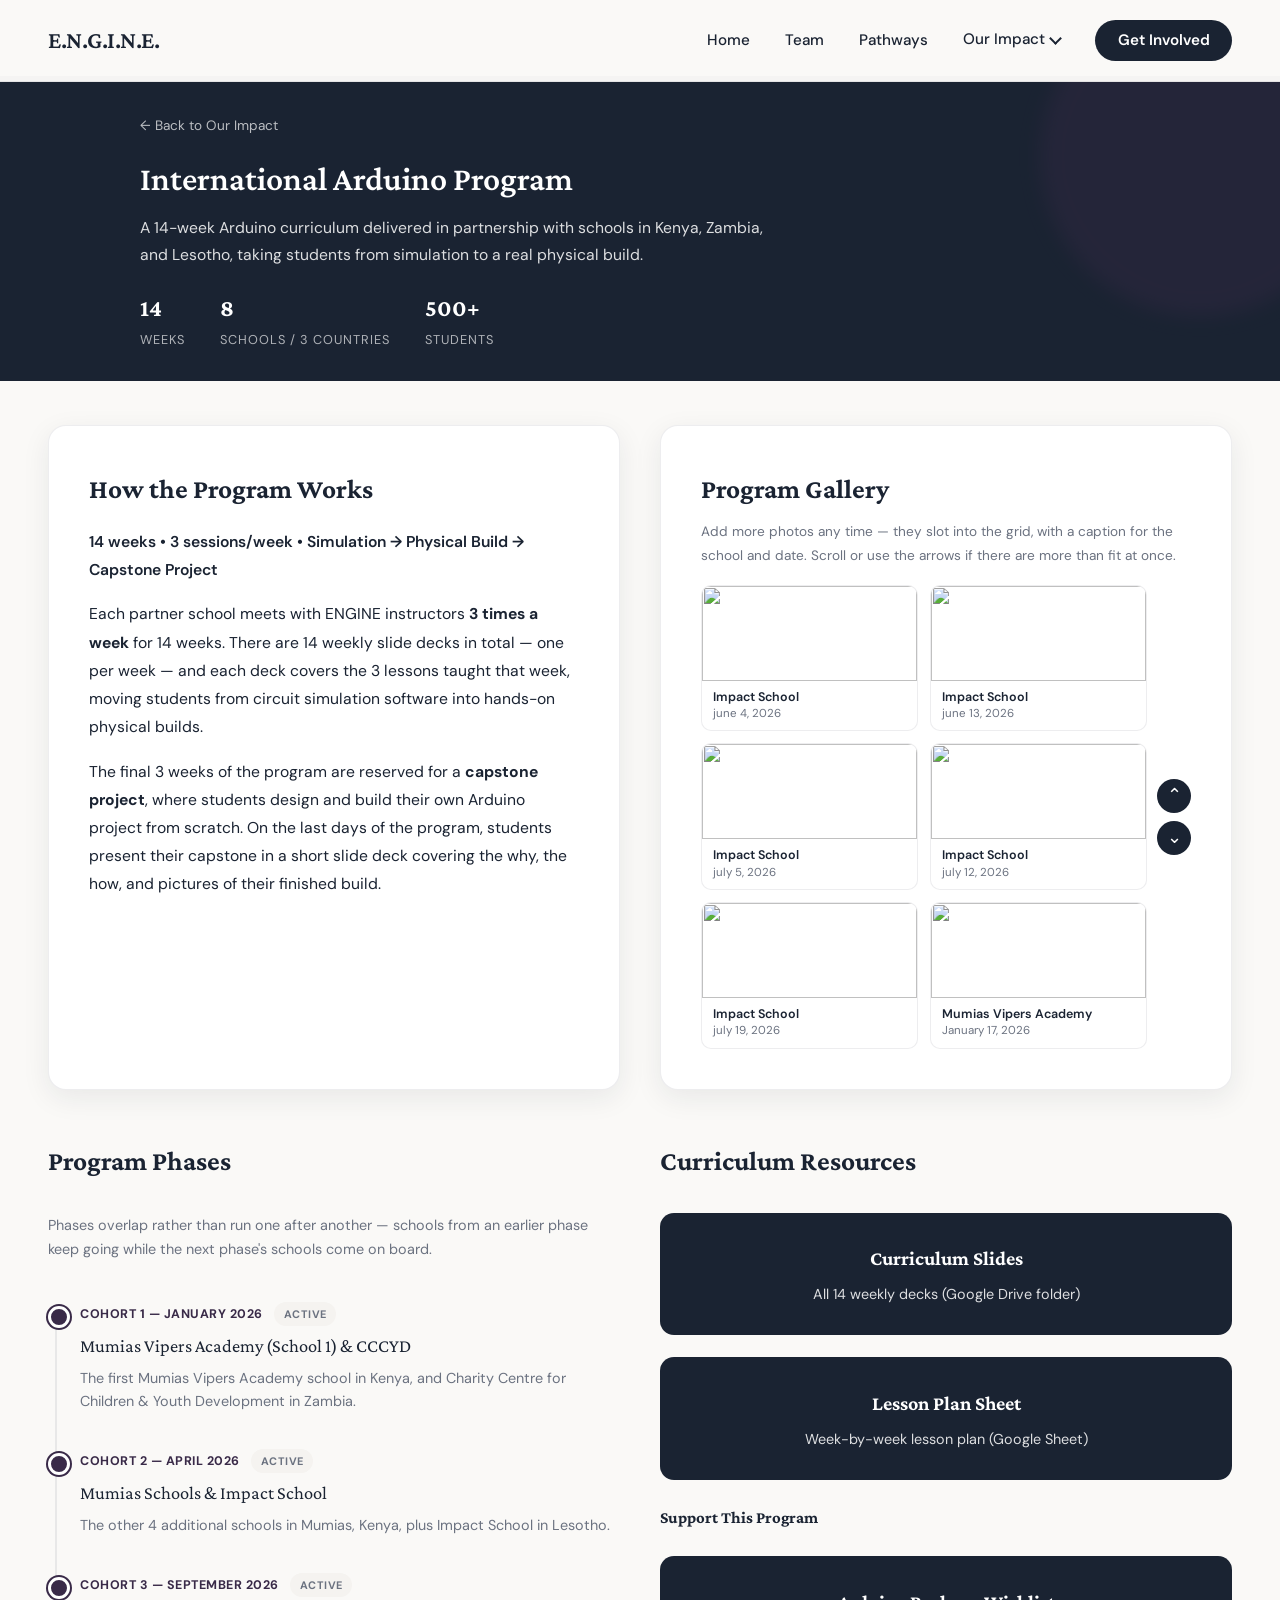
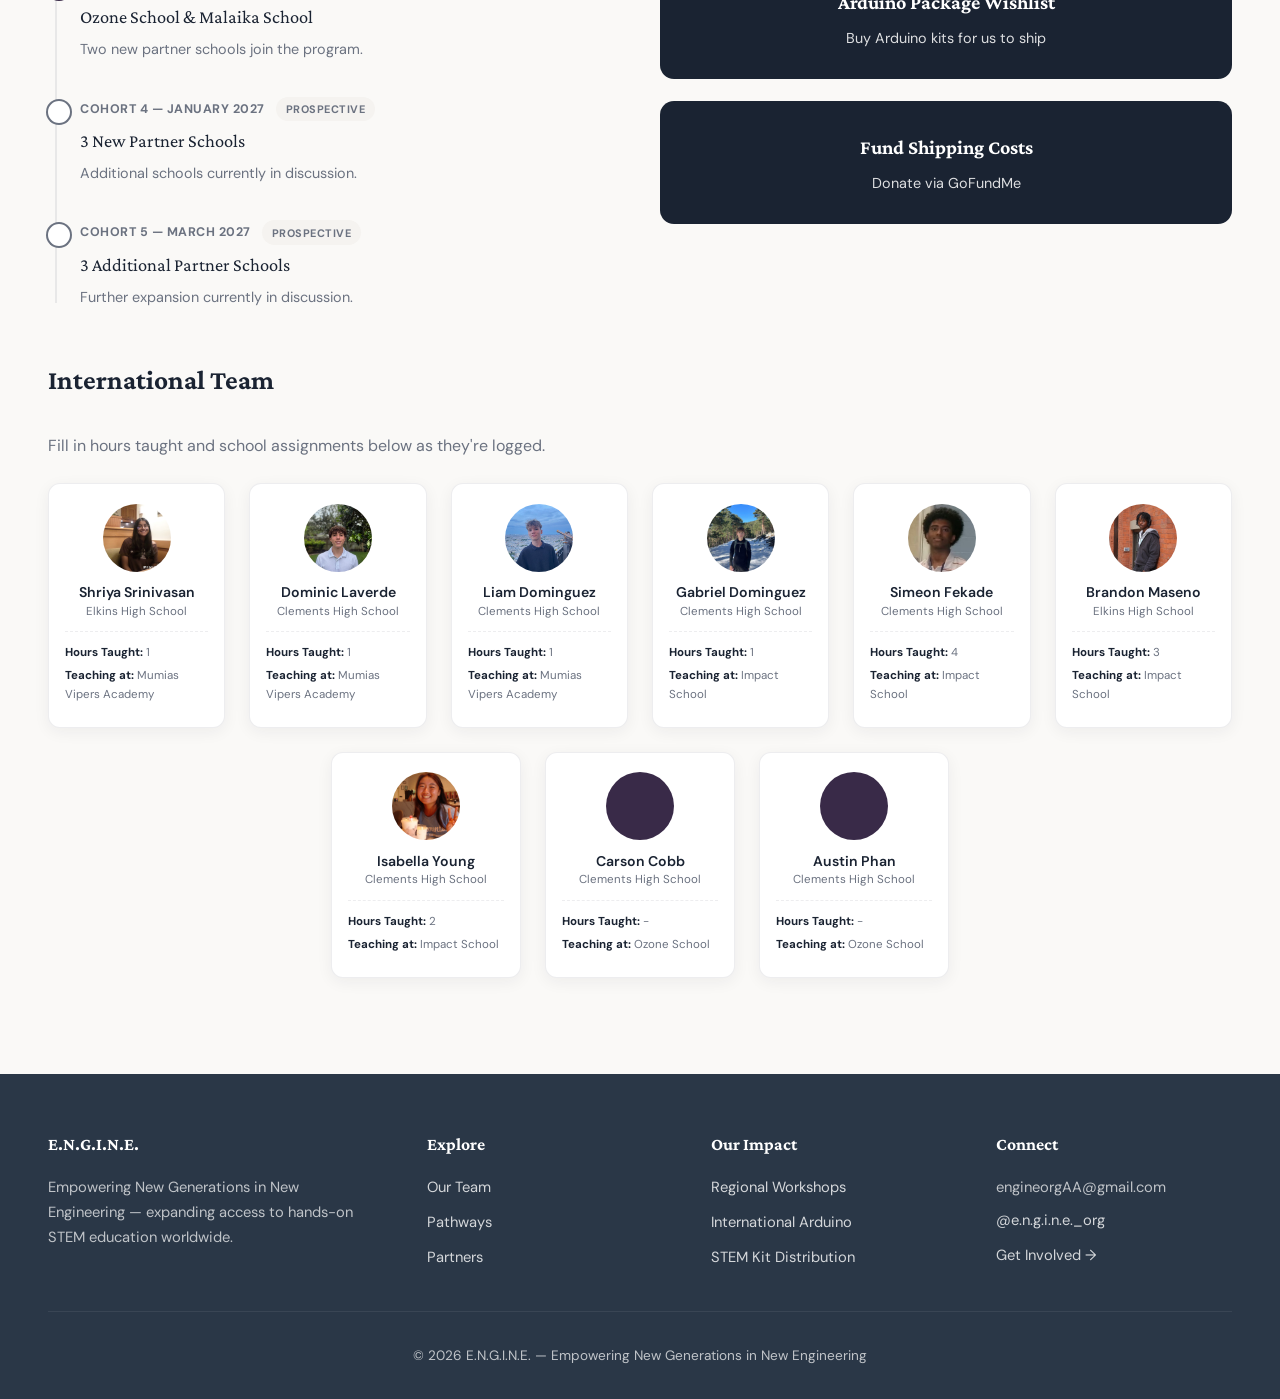
==== arduino.html @ f8c04694 "Update website and add images" ====
<!DOCTYPE html>
<html lang="en">
<head>
    <meta charset="UTF-8">
    <meta name="viewport" content="width=device-width, initial-scale=1.0">
    <title>International Arduino Program — E.N.G.I.N.E.</title>
    <link rel="icon" type="image/png" href="documents/favicon.png">
    <link href="https://fonts.googleapis.com/css2?family=Crimson+Pro:wght@300;400;600&family=DM+Sans:wght@400;500;700&display=swap" rel="stylesheet">
    <link rel="stylesheet" href="styles.css">
</head>
<body>
    <!-- Navigation -->
    <nav>
        <div class="nav-container">
            <a href="index.html" class="logo">E.N.G.I.N.E.</a>
            <button class="nav-toggle" id="navToggle" aria-label="Toggle menu"><span></span><span></span><span></span></button>
            <ul class="nav-links" id="navLinks">
                <li><a href="index.html">Home</a></li>
                <li><a href="team.html">Team</a></li>
                <li><a href="regional.html#pathways">Pathways</a></li>
                <li class="nav-dropdown">
                    <a href="#">Our Impact</a>
                    <div class="dropdown-menu">
                        <a href="regional.html">Regional Workshops<small>Local community programs</small></a>
                        <a href="arduino.html" class="current">International Arduino<small>Kenya &amp; Zambia program</small></a>
                        <a href="kits.html">STEM Kit Distribution<small>Manuals &amp; resources</small></a>
                        <a href="stats.html">Impact Stats<small>Numbers &amp; metrics</small></a>
                    </div>
                </li>
                <li><a href="get-involved.html" class="nav-cta">Get Involved</a></li>
            </ul>
        </div>
    </nav>

    <!-- Page banner -->
    <header class="page-banner" style="--page-accent: var(--biotech-purple);">
        <div class="page-banner-inner">
            <a href="index.html#impact" class="breadcrumb">← Back to Our Impact</a>
            <h1>International Arduino Program</h1>
            <p class="lede">A 14-week Arduino curriculum delivered in partnership with schools in Kenya, Zambia, and Lesotho, taking students from simulation to a real physical build.</p>
            <div class="page-banner-stats">
                <div><strong>14</strong><span>Weeks</span></div>
                <div><strong>8</strong><span>Schools / 3 Countries</span></div>
                <div><strong>500+</strong><span>Students</span></div>
            </div>
        </div>
    </header>

    <section class="section">

        <!-- Row 1: How it works | Gallery -->
        <div class="impact-split" style="margin-bottom: 3rem;">
            <div class="impact-card">
                <h3>How the Program Works</h3>
                <p class="impact-highlight">14 weeks • 3 sessions/week • Simulation → Physical Build → Capstone Project</p>
                <p>Each partner school meets with ENGINE instructors <strong>3 times a week</strong> for 14 weeks. There are 14 weekly slide decks in total — one per week — and each deck covers the 3 lessons taught that week, moving students from circuit simulation software into hands-on physical builds.</p>
                <p>The final 3 weeks of the program are reserved for a <strong>capstone project</strong>, where students design and build their own Arduino project from scratch. On the last days of the program, students present their capstone in a short slide deck covering the why, the how, and pictures of their finished build.</p>
            </div>
            <div class="impact-card">
                <div class="gallery-scroll-wrap">
                    <div class="gallery-scroll-intro">
                        <h3 style="margin-bottom: 0.5rem;">Program Gallery</h3>
                        <p style="color: var(--text-muted); font-size: 0.85rem; margin-bottom: 1rem;">Add more photos any time — they slot into the grid, with a caption for the school and date. Scroll or use the arrows if there are more than fit at once.</p>
                    </div>
                    <div class="gallery-scroll-body">
                        <div class="gallery-grid-scroll" id="arduinoGalleryTrack">
                            <div class="gallery-item">
                                <img src="international/impact1.jpg" alt="" loading="lazy">
                                <div class="gallery-caption"><strong>Impact School</strong>june 4, 2026</div>
                            </div>
                            <div class="gallery-item">
                                <img src="international/impact2.png" alt="" loading="lazy">
                                <div class="gallery-caption"><strong>Impact School</strong>june 13, 2026</div>
                            </div>
                            <div class="gallery-item">
                                <img src="international/impact3.png" alt="" loading="lazy">
                                <div class="gallery-caption"><strong>Impact School</strong>july 5, 2026</div>
                            </div>
                            <div class="gallery-item">
                                <img src="international/impact4.png" alt="" loading="lazy">
                                <div class="gallery-caption"><strong>Impact School</strong>july 12, 2026</div>
                            </div>
                            <div class="gallery-item">
                                <img src="international/impact5.png" alt="" loading="lazy">
                                <div class="gallery-caption"><strong>Impact School</strong>july 19, 2026</div>
                            </div>
                            <div class="gallery-item">
                                <img src="international/mumias1.png" alt="" loading="lazy">
                                <div class="gallery-caption"><strong>Mumias Vipers Academy</strong>January 17, 2026</div>
                            </div>
                        </div>
                        <div class="gallery-scroll-arrows">
                            <button class="quicknav-arrow" onclick="scrollTrackY('arduinoGalleryTrack', -1)">&#8963;</button>
                            <button class="quicknav-arrow" onclick="scrollTrackY('arduinoGalleryTrack', 1)">&#8964;</button>
                        </div>
                    </div>
                </div>
            </div>
        </div>

        <!-- Row 2: Phases | Curriculum resources -->
        <div class="impact-split" style="margin-bottom: 3rem;">
            <div>
                <h3 class="category-title" style="margin-top: 0;">Program Phases</h3>
                <p style="color: var(--text-muted); margin-bottom: 0.5rem; font-size: 0.9rem;">Phases overlap rather than run one after another — schools from an earlier phase keep going while the next phase's schools come on board.</p>
                <div class="phase-timeline">
                    <div class="phase-item">
                        <div class="phase-date">Cohort 1 — January 2026 <span class="phase-badge">Active</span></div>
                        <div class="phase-title">Mumias Vipers Academy (School 1) &amp; CCCYD</div>
                        <div class="phase-desc">The first Mumias Vipers Academy school in Kenya, and Charity Centre for Children &amp; Youth Development in Zambia.</div>
                    </div>
                    <div class="phase-item">
                        <div class="phase-date">Cohort 2 — April 2026 <span class="phase-badge">Active</span></div>
                        <div class="phase-title">Mumias Schools &amp; Impact School</div>
                        <div class="phase-desc">The other 4 additional schools in Mumias, Kenya, plus Impact School in Lesotho.</div>
                    </div>
                    <div class="phase-item">
                        <div class="phase-date">Cohort 3 — September 2026 <span class="phase-badge">Active</span></div>
                        <div class="phase-title">Ozone School &amp; Malaika School</div>
                        <div class="phase-desc">Two new partner schools join the program.</div>
                    </div>
                    <div class="phase-item prospective">
                        <div class="phase-date">Cohort 4 — January 2027 <span class="phase-badge">Prospective</span></div>
                        <div class="phase-title">3 New Partner Schools</div>
                        <div class="phase-desc">Additional schools currently in discussion.</div>
                    </div>
                    <div class="phase-item prospective">
                        <div class="phase-date">Cohort 5 — March 2027 <span class="phase-badge">Prospective</span></div>
                        <div class="phase-title">3 Additional Partner Schools</div>
                        <div class="phase-desc">Further expansion currently in discussion.</div>
                    </div>
                </div>
            </div>
            <div>
                <h3 class="category-title" style="margin-top: 0;">Curriculum Resources</h3>
                <div class="resource-buttons">
                    <a href="https://drive.google.com/drive/folders/1dETlXx5HxgLSHP-QLuhzJi0KfzPOZk6Y?usp=sharing" target="_blank" class="resource-btn">
                        <h4>Curriculum Slides</h4>
                        <p>All 14 weekly decks (Google Drive folder)</p>
                    </a>
                    <a href="https://docs.google.com/spreadsheets/d/10Z9i8pxtJ9MZUZeWARjQeKLQM7dcRsFuYdAPQX_UxmM/edit?usp=sharing" target="_blank" class="resource-btn">
                        <h4>Lesson Plan Sheet</h4>
                        <p>Week-by-week lesson plan (Google Sheet)</p>
                    </a>
                </div>

                <h4 style="font-family:'Crimson Pro',serif; font-size:1.05rem; color:var(--navy); margin: 1.5rem 0 0.8rem;">Support This Program</h4>
                <div class="support-links vertical">
                    <a href="https://www.amazon.com/registries/gl/guest-view/8C0PBJ6C3ENQ" target="_blank" class="resource-btn">
                        <h4>Arduino Package Wishlist</h4>
                        <p>Buy Arduino kits for us to ship</p>
                    </a>
                    <a href="https://gofund.me/a45f699d6" target="_blank" class="resource-btn">
                        <h4>Fund Shipping Costs</h4>
                        <p>Donate via GoFundMe</p>
                    </a>
                </div>
            </div>
        </div>

        <!-- International team -->
        <h3 class="category-title">International Team</h3>
        <p style="color: var(--text-muted); max-width: 640px; margin-bottom: 1.5rem;">Fill in hours taught and school assignments below as they're logged.</p>
        <div class="int-team-row">
            <div class="int-team-card">
                <div class="team-photo" style="background-image: url('pfp/shriya.JPG');"></div>
                <div class="team-name">Shriya Srinivasan</div>
                <div class="team-role">Elkins High School</div>
                <div class="int-team-stats">
                    <div><strong>Hours Taught:</strong> 1 </div>
                    <div><strong>Teaching at:</strong> Mumias Vipers Academy</div>
                </div>
            </div>
            <div class="int-team-card">
                <div class="team-photo" style="background-image: url('pfp/dom.jpeg');"></div>
                <div class="team-name">Dominic Laverde</div>
                <div class="team-role">Clements High School</div>
                <div class="int-team-stats">
                    <div><strong>Hours Taught:</strong> 1 </div>
                    <div><strong>Teaching at:</strong> Mumias Vipers Academy </div>
                </div>
            </div>
            <div class="int-team-card">
                <div class="team-photo" style="background-image: url('pfp/liam.jpeg');"></div>
                <div class="team-name">Liam Dominguez</div>
                <div class="team-role">Clements High School</div>
                <div class="int-team-stats">
                    <div><strong>Hours Taught:</strong> 1 </div>
                    <div><strong>Teaching at:</strong> Mumias Vipers Academy</div>
                </div>
            </div>
            <div class="int-team-card">
                <div class="team-photo" style="background-image: url('pfp/gabriel.jpeg');"></div>
                <div class="team-name">Gabriel Dominguez</div>
                <div class="team-role">Clements High School</div>
                <div class="int-team-stats">
                    <div><strong>Hours Taught:</strong> 1 </div>
                    <div><strong>Teaching at:</strong> Impact School </div>
                </div>
            </div>
                        <div class="int-team-card">
                <div class="team-photo" style="background-image: url('pfp/simeon.jpeg');"></div>
                <div class="team-name">Simeon Fekade</div>
                <div class="team-role">Clements High School</div>
                <div class="int-team-stats">
                    <div><strong>Hours Taught:</strong> 4 </div>
                    <div><strong>Teaching at:</strong> Impact School </div>
                </div>
            </div>
            <div class="int-team-card">
                <div class="team-photo" style="background-image: url('pfp/brandon.JPEG');"></div>
                <div class="team-name">Brandon Maseno</div>
                <div class="team-role">Elkins High School</div>
                <div class="int-team-stats">
                    <div><strong>Hours Taught:</strong> 3 </div>
                    <div><strong>Teaching at:</strong> Impact School </div>
                </div>
            </div>
            <div class="int-team-card">
                <div class="team-photo" style="background-image: url('pfp/isabella.png');"></div>
                <div class="team-name">Isabella Young</div>
                <div class="team-role">Clements High School</div>
                <div class="int-team-stats">
                    <div><strong>Hours Taught:</strong> 2 </div>
                    <div><strong>Teaching at:</strong> Impact School </div>
                </div>
            </div>
            <div class="int-team-card">
                <div class="team-photo" style="background-image: url('pfp/carson.png');"></div>
                <div class="team-name">Carson Cobb</div>
                <div class="team-role">Clements High School</div>
                <div class="int-team-stats">
                    <div><strong>Hours Taught:</strong> - </div>
                    <div><strong>Teaching at:</strong> Ozone School </div>
                </div>
            </div>
                        <div class="int-team-card">
                <div class="team-photo" style="background-image: url('pfp/austin.png');"></div>
                <div class="team-name">Austin Phan</div>
                <div class="team-role">Clements High School</div>
                <div class="int-team-stats">
                    <div><strong>Hours Taught:</strong> - </div>
                    <div><strong>Teaching at:</strong> Ozone School </div>
                </div>
            </div>
        </div>
    </section>

    <!-- Footer -->
    <footer>
        <div class="footer-content">
            <div class="footer-section">
                <h3>E.N.G.I.N.E.</h3>
                <p>Empowering New Generations in New Engineering — expanding access to hands-on STEM education worldwide.</p>
            </div>
            <div class="footer-section">
                <h3>Explore</h3>
                <a href="team.html">Our Team</a>
                <a href="regional.html#pathways">Pathways</a>
                <a href="index.html#partners">Partners</a>
            </div>
            <div class="footer-section">
                <h3>Our Impact</h3>
                <a href="regional.html">Regional Workshops</a>
                <a href="arduino.html">International Arduino</a>
                <a href="kits.html">STEM Kit Distribution</a>
            </div>
            <div class="footer-section">
                <h3>Connect</h3>
                <p>engineorgAA@gmail.com</p>
                <a href="https://www.instagram.com/e.n.g.i.n.e._org/" target="_blank">@e.n.g.i.n.e._org</a>
                <a href="get-involved.html">Get Involved →</a>
            </div>
        </div>
        <div class="footer-bottom">© 2026 E.N.G.I.N.E. — Empowering New Generations in New Engineering</div>
    </footer>

    <script src="script.js"></script>
</body>
</html>
---- styles.css ----
/* ============================================
   ENGINE — Shared Styles
   ============================================ */

:root {
    --navy: #1a2332;
    --navy-light: #2a3747;
    --electrical-blue: #2a3747;
    --biotech-purple: #392A48;
    --mechanical-gray: #6b7280;
    --involve-gold: #a9772f;
    --cream: #f5f3f0;
    --off-white: #faf9f7;
    --text-dark: #1a2332;
    --text-muted: #6b7280;
    --border-light: rgba(26, 35, 50, 0.08);
}

* {
    margin: 0;
    padding: 0;
    box-sizing: border-box;
}

html {
    scroll-behavior: smooth;
}

body {
    font-family: 'DM Sans', sans-serif;
    background: var(--off-white);
    color: var(--text-dark);
    line-height: 1.7;
    overflow-x: hidden;
}

img {
    max-width: 100%;
    display: block;
}

a {
    color: inherit;
}

/* ============================================
   Navigation
   ============================================ */

nav {
    position: fixed;
    top: 0;
    width: 100%;
    background: rgba(250, 249, 247, 0.98);
    z-index: 1000;
    border-bottom: 1px solid var(--border-light);
}

.nav-container {
    max-width: 1400px;
    margin: 0 auto;
    padding: 1.25rem 3rem;
    display: flex;
    justify-content: space-between;
    align-items: center;
}

.logo {
    font-family: 'Crimson Pro', serif;
    font-size: 1.5rem;
    font-weight: 600;
    color: var(--navy);
    letter-spacing: -0.5px;
    text-decoration: none;
}

.nav-links {
    display: flex;
    gap: 2.2rem;
    list-style: none;
    align-items: center;
}

.nav-links > li > a {
    text-decoration: none;
    color: var(--text-dark);
    font-size: 0.95rem;
    font-weight: 500;
    transition: color 0.3s ease;
    white-space: nowrap;
}

.nav-links > li > a:hover,
.nav-links > li > a.current {
    color: var(--biotech-purple);
}

/* Dropdown */
.nav-dropdown {
    position: relative;
}

.nav-dropdown > a {
    display: flex;
    align-items: center;
    gap: 0.35rem;
    cursor: pointer;
}

.nav-dropdown > a::after {
    content: '';
    width: 7px;
    height: 7px;
    border-right: 2px solid currentColor;
    border-bottom: 2px solid currentColor;
    transform: rotate(45deg);
    margin-top: -4px;
    transition: transform 0.25s ease;
}

.nav-dropdown.open > a::after {
    transform: rotate(-135deg);
    margin-top: 2px;
}

.dropdown-menu {
    position: absolute;
    top: calc(100% + 0.9rem);
    left: 50%;
    transform: translateX(-50%);
    background: white;
    border-radius: 12px;
    box-shadow: 0 16px 40px rgba(26, 35, 50, 0.16);
    border: 1px solid var(--border-light);
    padding: 0.6rem;
    min-width: 240px;
    opacity: 0;
    visibility: hidden;
    transform: translateX(-50%) translateY(-8px);
    transition: all 0.2s ease;
}

.nav-dropdown.open .dropdown-menu,
.nav-dropdown:hover .dropdown-menu {
    opacity: 1;
    visibility: visible;
    transform: translateX(-50%) translateY(0);
}

.dropdown-menu a {
    display: flex;
    flex-direction: column;
    gap: 0.15rem;
    padding: 0.7rem 0.9rem;
    border-radius: 8px;
    text-decoration: none;
    color: var(--navy);
    font-size: 0.9rem;
    font-weight: 600;
}

.dropdown-menu a small {
    color: var(--text-muted);
    font-weight: 400;
    font-size: 0.78rem;
}

.dropdown-menu a:hover {
    background: var(--cream);
}

.nav-cta {
    background: var(--navy);
    color: white !important;
    padding: 0.65rem 1.4rem;
    border-radius: 30px;
    font-weight: 600 !important;
}

.nav-toggle {
    display: none;
    flex-direction: column;
    gap: 5px;
    background: none;
    border: none;
    cursor: pointer;
    padding: 0.5rem;
}

.nav-toggle span {
    width: 24px;
    height: 2px;
    background: var(--navy);
}

/* ============================================
   Buttons
   ============================================ */

.btn {
    display: inline-block;
    padding: 0.9rem 2rem;
    background: var(--navy);
    color: white;
    text-decoration: none;
    border-radius: 30px;
    font-weight: 600;
    transition: transform 0.2s ease, box-shadow 0.2s ease;
    border: none;
    cursor: pointer;
    font-size: 0.95rem;
}

.btn:hover {
    transform: translateY(-2px);
    box-shadow: 0 8px 20px rgba(26, 35, 50, 0.2);
}

.btn-outline {
    background: transparent;
    color: var(--navy);
    border: 2px solid var(--navy);
    padding: calc(0.9rem - 2px) calc(2rem - 2px);
}

.btn-outline:hover {
    background: var(--navy);
    color: white;
}

.btn-light {
    background: white;
    color: var(--navy);
}

/* ============================================
   Section utilities
   ============================================ */

.section {
    max-width: 1400px;
    margin: 0 auto;
    padding: 6rem 3rem;
}

.page-banner + .section {
    padding-top: 2.75rem;
}

.section-tight {
    padding: 4rem 3rem;
}

.section-header {
    text-align: center;
    max-width: 720px;
    margin: 0 auto 3.5rem;
}

.eyebrow {
    display: inline-block;
    font-size: 0.78rem;
    font-weight: 700;
    letter-spacing: 1.5px;
    text-transform: uppercase;
    color: var(--biotech-purple);
    margin-bottom: 0.9rem;
}

.section-header h2 {
    font-family: 'Crimson Pro', serif;
    font-size: 2.75rem;
    color: var(--navy);
    margin-bottom: 0.8rem;
    font-weight: 600;
}

.section-header p {
    color: var(--text-muted);
    font-size: 1.05rem;
}

.bg-cream { background: var(--cream); }

/* ============================================
   Page banner (interior pages)
   ============================================ */

.page-banner {
    margin-top: 76px;
    background: var(--navy);
    color: white;
    padding: 2.2rem 3rem 1.9rem;
    position: relative;
    overflow: hidden;
}

.page-banner::after {
    content: '';
    position: absolute;
    right: -80px;
    top: -80px;
    width: 320px;
    height: 320px;
    border-radius: 50%;
    background: var(--page-accent, var(--biotech-purple));
    opacity: 0.35;
    filter: blur(10px);
}

.page-banner-inner {
    max-width: 1000px;
    margin: 0 auto;
    position: relative;
    z-index: 1;
}

.breadcrumb {
    display: inline-flex;
    align-items: center;
    gap: 0.4rem;
    text-decoration: none;
    color: rgba(255,255,255,0.7);
    font-size: 0.85rem;
    margin-bottom: 0.8rem;
    transition: color 0.2s ease;
}

.breadcrumb:hover { color: white; }

.page-banner h1 {
    font-family: 'Crimson Pro', serif;
    font-size: 2.1rem;
    font-weight: 600;
    margin-bottom: 0.5rem;
}

.page-banner p.lede {
    font-size: 0.98rem;
    color: rgba(255,255,255,0.85);
    max-width: 640px;
}

.page-banner-stats {
    display: flex;
    gap: 2.2rem;
    margin-top: 1.2rem;
    flex-wrap: wrap;
}

.page-banner-stats div {
    display: flex;
    flex-direction: column;
}

.page-banner-stats strong {
    font-family: 'Crimson Pro', serif;
    font-size: 1.5rem;
}

.page-banner-stats span {
    font-size: 0.8rem;
    text-transform: uppercase;
    letter-spacing: 1px;
    color: rgba(255,255,255,0.65);
}

/* ============================================
   Hero (home only)
   ============================================ */

.hero {
    height: 100vh;
    min-height: 620px;
    display: flex;
    align-items: center;
    position: relative;
    overflow: hidden;
    margin-top: 76px;
}

.hero-slideshow {
    position: absolute;
    top: 0;
    left: 0;
    width: 100%;
    height: 100%;
    z-index: 0;
}

.hero-slide {
    position: absolute;
    width: 100%;
    height: 100%;
    background-size: cover;
    background-position: center;
    opacity: 0;
    transition: opacity 1s ease-in-out;
}

.hero-slide.active { opacity: 1; }

.hero-slide:nth-child(1) { background-color: #1a2332; }
.hero-slide:nth-child(2) { background-color: #2a3747; }
.hero-slide:nth-child(3) { background-color: #392A48; }

.slideshow-nav {
    position: absolute;
    bottom: 30px;
    left: 50%;
    transform: translateX(-50%);
    z-index: 3;
    display: flex;
    gap: 10px;
}

.slide-dot {
    width: 10px;
    height: 10px;
    border-radius: 50%;
    background: rgba(255,255,255,0.5);
    cursor: pointer;
    transition: all 0.3s ease;
}

.slide-dot.active {
    background: white;
    transform: scale(1.3);
}

.hero-overlay {
    position: absolute;
    top: 0;
    right: 0;
    width: 60%;
    height: 100%;
    background: linear-gradient(to left, rgba(26, 35, 50, 0.97), rgba(26,35,50,0.5) 70%, transparent);
    z-index: 1;
}

.hero-content {
    position: relative;
    z-index: 2;
    max-width: 1400px;
    width: 100%;
    margin: 0 auto;
    padding: 0 3rem;
    display: grid;
    grid-template-columns: 1.1fr 1fr;
    gap: 4rem;
    align-items: center;
}

.hero-left .eyebrow { color: #c9b8dd; }

.hero-left h1 {
    font-family: 'Crimson Pro', serif;
    font-size: 4rem;
    font-weight: 300;
    color: white;
    margin-bottom: 1.2rem;
    letter-spacing: -1px;
}

.hero-left p {
    font-size: 1.25rem;
    color: rgba(255,255,255,0.9);
    margin-bottom: 0.5rem;
    max-width: 480px;
}

.hero-left .hero-desc {
    font-size: 1.05rem;
    opacity: 0.85;
    margin-bottom: 2rem;
}

.hero-buttons {
    display: flex;
    gap: 1rem;
    margin-top: 1.5rem;
}

.hero-right {
    display: grid;
    grid-template-columns: 1fr 1fr;
    gap: 1.5rem;
}

.stat-card {
    background: rgba(255,255,255,0.1);
    backdrop-filter: blur(10px);
    padding: 1.8rem;
    border-radius: 12px;
    border: 1px solid rgba(255,255,255,0.2);
    text-align: center;
}

.stat-number {
    font-family: 'Crimson Pro', serif;
    font-size: 2.6rem;
    font-weight: 600;
    color: white;
    display: block;
    margin-bottom: 0.4rem;
}

.stat-label {
    color: rgba(255,255,255,0.8);
    font-size: 0.85rem;
    text-transform: uppercase;
    letter-spacing: 1px;
}

/* ============================================
   About + Team split section (home)
   ============================================ */

.about-team-section {
    max-width: 1400px;
    margin: 0 auto;
    padding: 6rem 3rem;
    display: grid;
    grid-template-columns: 1fr 1.15fr;
    gap: 4.5rem;
    align-items: start;
}

.about-content p {
    color: var(--text-muted);
    font-size: 1.05rem;
    line-height: 1.8;
    margin-bottom: 1rem;
}

/* Compact pathways, tucked under About Us text */

.pathways-mini {
    margin-top: 2.2rem;
    padding-top: 1.8rem;
    border-top: 1px solid var(--border-light);
}

.pathways-mini-title {
    font-size: 0.78rem;
    font-weight: 700;
    letter-spacing: 1px;
    text-transform: uppercase;
    color: var(--text-muted);
    margin-bottom: 1rem;
}

.pathway-chip {
    display: flex;
    align-items: center;
    gap: 0.7rem;
    padding: 0.7rem 0;
    border-bottom: 1px solid var(--border-light);
}

.pathway-chip:last-child { border-bottom: none; }

.pathway-chip-dot {
    width: 9px;
    height: 9px;
    border-radius: 50%;
    flex-shrink: 0;
}

.pathway-chip.electrical .pathway-chip-dot { background: var(--electrical-blue); }
.pathway-chip.biotech .pathway-chip-dot { background: var(--biotech-purple); }
.pathway-chip.mechanical .pathway-chip-dot { background: var(--mechanical-gray); }

.pathway-chip-title {
    font-size: 0.92rem;
    font-weight: 600;
    color: var(--navy);
}

.pathway-chip-desc {
    font-size: 0.82rem;
    color: var(--text-muted);
}

/* ============================================
   Team grid — shared (home = compact, team.html = larger)
   ============================================ */

.team-content h2 {
    font-family: 'Crimson Pro', serif;
    font-size: 1.9rem;
    color: var(--navy);
    margin-bottom: 1.6rem;
}

.team-grid {
    display: grid;
    grid-template-columns: repeat(3, 1fr);
    gap: 1.6rem 1rem;
}

.team-member {
    text-align: center;
}

.team-photo {
    width: 76px;
    height: 76px;
    border-radius: 50%;
    background: var(--biotech-purple);
    background-size: cover;
    background-position: center;
    margin: 0 auto 0.7rem;
}

.team-name {
    font-size: 0.85rem;
    font-weight: 600;
    color: var(--navy);
    margin-bottom: 0.15rem;
    line-height: 1.3;
}

.team-role {
    font-size: 0.72rem;
    color: var(--text-muted);
    line-height: 1.4;
}

.team-role .school {
    display: block;
    color: var(--biotech-purple);
    font-weight: 500;
}

.team-cta {
    text-align: center;
    margin-top: 2.5rem;
}

/* ============================================
   Team page (team.html) — founders group photo + categories
   ============================================ */

.founders-group-photo {
    width: 100%;
    max-width: 560px;
    aspect-ratio: 16 / 10;
    border-radius: 18px;
    margin: 0 auto 1.6rem;
    background: var(--biotech-purple);
    background-size: cover;
    background-position: center;
    box-shadow: 0 14px 34px rgba(26,35,50,0.15);
}

.founders-names-row {
    display: flex;
    justify-content: center;
    gap: 2.5rem;
    flex-wrap: wrap;
    text-align: center;
}

.founders-names-row .founder-name {
    font-family: 'Crimson Pro', serif;
    font-size: 1.15rem;
    font-weight: 600;
    color: var(--navy);
    margin-bottom: 0.1rem;
}

.founders-names-row .founder-school {
    font-size: 0.82rem;
    color: var(--text-muted);
}

.team-category {
    margin-bottom: 3.5rem;
}

.team-category-title {
    font-family: 'Crimson Pro', serif;
    font-size: 1.6rem;
    color: var(--navy);
    margin-bottom: 1.8rem;
    padding-bottom: 0.8rem;
    border-bottom: 2px solid var(--border-light);
}

.team-grid-lg {
    display: grid;
    grid-template-columns: repeat(4, 1fr);
    gap: 2rem;
}

.founder-detail-grid {
    grid-template-columns: repeat(3, 1fr);
}

.team-grid-lg .team-photo {
    width: 100px;
    height: 100px;
}

.team-grid-lg .team-name { font-size: 0.95rem; }
.team-grid-lg .team-role { font-size: 0.8rem; }

/* ============================================
   Pathways page-level container (regional.html)
   ============================================ */

.pathways-container {
    max-width: 1200px;
    margin: 0 auto;
    display: grid;
    grid-template-columns: repeat(3, 1fr);
    gap: 1.5rem;
}

.pathway-box {
    background: white;
    border-radius: 12px;
    transition: transform 0.3s ease, box-shadow 0.3s ease;
    box-shadow: 0 4px 14px rgba(26, 35, 50, 0.06);
    padding: 0.9rem 1.1rem;
    display: flex;
    gap: 0.8rem;
    align-items: stretch;
}

.pathway-box:hover {
    transform: translateY(-3px);
    box-shadow: 0 10px 24px rgba(26, 35, 50, 0.1);
}

.pathway-image {
    width: 10px;
    height: 100%;
    border-radius: 6px;
    flex-shrink: 0;
}

.pathway-box.electrical .pathway-image { background: var(--electrical-blue); }
.pathway-box.biotech .pathway-image { background: var(--biotech-purple); }
.pathway-box.mechanical .pathway-image { background: var(--mechanical-gray); }

.pathway-text {
    display: flex;
    flex-direction: column;
}

.pathway-title {
    font-family: 'Crimson Pro', serif;
    font-size: 1rem;
    color: var(--navy);
}

.pathway-desc {
    font-size: 0.76rem;
    color: var(--text-muted);
    margin-top: 0.2rem;
    line-height: 1.4;
}

.pathway-careers {
    font-size: 0.7rem;
    color: var(--biotech-purple);
    margin-top: 0.3rem;
    font-weight: 500;
}

/* ============================================
   Impact preview grid (home) — 4 wide cards with photo previews
   ============================================ */

.impact-preview-grid {
    max-width: 1300px;
    margin: 0 auto;
    display: grid;
    grid-template-columns: repeat(2, 1fr);
    gap: 1.75rem;
}

.impact-preview-card {
    background: white;
    border-radius: 16px;
    box-shadow: 0 8px 24px rgba(26, 35, 50, 0.08);
    overflow: hidden;
    display: flex;
    align-items: stretch;
    transition: transform 0.3s ease, box-shadow 0.3s ease;
    text-decoration: none;
    color: inherit;
    border: 1px solid var(--border-light);
}

.impact-preview-card:hover {
    transform: translateY(-6px);
    box-shadow: 0 16px 36px rgba(26, 35, 50, 0.15);
}

.impact-preview-photos {
    width: 50%;
    aspect-ratio: 1 / 1;
    flex-shrink: 0;
    display: grid;
    grid-template-columns: repeat(2, 1fr);
    grid-template-rows: repeat(2, 1fr);
    gap: 2px;
}

.impact-preview-photos img {
    width: 100%;
    height: 100%;
    aspect-ratio: 1 / 1;
    object-fit: cover;
    display: block;
}

.impact-preview-body {
    width: 50%;
    padding: 1.4rem 1.5rem;
    display: flex;
    flex-direction: column;
}

.impact-preview-metric {
    font-size: 0.75rem;
    font-weight: 700;
    color: var(--biotech-purple);
    text-transform: uppercase;
    letter-spacing: 0.3px;
    margin-bottom: 0.6rem;
}

.impact-preview-body h3 {
    font-family: 'Crimson Pro', serif;
    font-size: 1.3rem;
    color: var(--navy);
    margin-bottom: 0.5rem;
}

.impact-preview-body p {
    font-size: 0.88rem;
    color: var(--text-muted);
    line-height: 1.6;
    flex: 1;
    margin-bottom: 1.1rem;
}

.impact-preview-link {
    font-size: 0.85rem;
    font-weight: 700;
    color: var(--navy);
    display: inline-flex;
    align-items: center;
    gap: 0.4rem;
}

.impact-preview-card:hover .impact-preview-link { color: var(--biotech-purple); }

@media (max-width: 700px) {
    .impact-preview-card { flex-direction: column; }
    .impact-preview-photos { width: 100%; }
    .impact-preview-body { width: 100%; }
}

/* ============================================
   Detail page content blocks
   ============================================ */

.category-title {
    font-family: 'Crimson Pro', serif;
    font-size: 1.7rem;
    color: var(--navy);
    margin-bottom: 1.8rem;
    margin-top: 3rem;
}

.category-title:first-child { margin-top: 0; }

/* ============================================
   Workshop quicknav (top of regional.html)
   ============================================ */

.workshop-quicknav-title {
    font-size: 0.78rem;
    font-weight: 700;
    text-transform: uppercase;
    letter-spacing: 0.5px;
    color: var(--text-muted);
    margin-bottom: 0.9rem;
}

.workshop-quicknav {
    display: flex;
    align-items: center;
    gap: 0.7rem;
    margin-bottom: 2.8rem;
}

.quicknav-arrow {
    background: var(--navy);
    color: white;
    border: none;
    width: 34px;
    height: 34px;
    min-width: 34px;
    border-radius: 50%;
    cursor: pointer;
    font-size: 1.1rem;
    line-height: 1;
    flex-shrink: 0;
    transition: transform 0.2s ease;
}

.quicknav-arrow:hover { transform: scale(1.08); }

.workshop-quicknav-track {
    display: flex;
    gap: 1rem;
    overflow-x: auto;
    scroll-behavior: smooth;
    scrollbar-width: none;
    flex: 1;
}

.workshop-quicknav-track::-webkit-scrollbar { display: none; }

.quicknav-item {
    flex: 0 0 180px;
    text-decoration: none;
    color: inherit;
    border-radius: 10px;
    overflow: hidden;
    border: 1px solid var(--border-light);
    background: white;
    cursor: pointer;
    transition: transform 0.2s ease, box-shadow 0.2s ease;
}

.quicknav-item:hover {
    transform: translateY(-3px);
    box-shadow: 0 8px 18px rgba(26,35,50,0.12);
}

.quicknav-item img {
    width: 100%;
    height: 84px;
    object-fit: cover;
}

.quicknav-item span {
    display: block;
    padding: 0.55rem 0.7rem;
    font-size: 0.8rem;
    font-weight: 600;
    color: var(--navy);
}

/* ============================================
   Workshop cards — 2-up grid, stacked photo grid + info
   ============================================ */

.workshop-card-grid {
    display: grid;
    grid-template-columns: repeat(2, 1fr);
    gap: 1.75rem;
}

.workshop-card {
    background: white;
    border-radius: 12px;
    overflow: hidden;
    border-left: 10px solid;
    box-shadow: 0 4px 16px rgba(26,35,50,0.05);
}

.workshop-card.electrical { border-color: var(--electrical-blue); }
.workshop-card.biotech { border-color: var(--biotech-purple); }
.workshop-card.mechanical { border-color: var(--mechanical-gray); }
.workshop-card.fundraiser { border-color: var(--involve-gold); }

.workshop-card {
    display: flex;
    align-items: stretch;
}

.workshop-photos {
    position: relative;
    width: 50%;
    aspect-ratio: 1 / 1;
    flex-shrink: 0;
    overflow: hidden;
}

.workshop-photo-page {
    display: none;
    grid-template-columns: repeat(2, 1fr);
    grid-template-rows: repeat(2, 1fr);
    gap: 2px;
    width: 100%;
    height: 100%;
}

.workshop-photo-page.active {
    display: grid;
}

.workshop-photo-page img {
    width: 100%;
    height: 100%;
    aspect-ratio: 1 / 1;
    object-fit: cover;
    display: block;
}

.wp-nav {
    position: absolute;
    top: 50%;
    transform: translateY(-50%);
    background: rgba(0,0,0,0.55);
    color: white;
    border: none;
    width: 26px;
    height: 26px;
    border-radius: 50%;
    cursor: pointer;
    z-index: 2;
    font-size: 0.85rem;
    line-height: 1;
    padding: 0;
}

.wp-nav.prev { left: 6px; }
.wp-nav.next { right: 6px; }

.wp-dots {
    position: absolute;
    bottom: 6px;
    left: 50%;
    transform: translateX(-50%);
    display: flex;
    gap: 5px;
    z-index: 2;
}

.wp-dot {
    width: 6px;
    height: 6px;
    border-radius: 50%;
    background: rgba(255,255,255,0.55);
    cursor: pointer;
    border: none;
    padding: 0;
}

.wp-dot.active { background: white; }

@media (max-width: 480px) {
    .workshop-card { flex-direction: column; }
    .workshop-photos { width: 100%; }
    .workshop-info { width: 100%; }
}

.workshop-info {
    width: 50%;
    padding: 1.2rem 1.4rem 1.4rem;
    overflow: hidden;
}

.workshop-info h3 {
    font-family: 'Crimson Pro', serif;
    font-size: 1.25rem;
    color: var(--navy);
    margin-bottom: 0.35rem;
}

.workshop-date {
    color: var(--text-muted);
    font-size: 0.8rem;
    margin-bottom: 0.7rem;
    text-transform: uppercase;
    letter-spacing: 0.5px;
}

.workshop-description {
    color: var(--text-dark);
    line-height: 1.65;
    font-size: 0.9rem;
}

/* Split layout (arduino / kits) */

.impact-split {
    display: grid;
    grid-template-columns: 1fr 1fr;
    gap: 2.5rem;
    align-items: start;
}

.impact-card {
    background: white;
    border-radius: 18px;
    padding: 2.5rem;
    box-shadow: 0 8px 28px rgba(26,35,50,0.08);
    border: 1px solid var(--border-light);
    display: flex;
    flex-direction: column;
    height: 100%;
}

.impact-card h3 {
    font-family: 'Crimson Pro', serif;
    font-size: 1.7rem;
    color: var(--navy);
    margin-bottom: 1rem;
}

.impact-card p {
    color: var(--text-dark);
    line-height: 1.8;
    margin-bottom: 1rem;
    font-size: 0.98rem;
}

.impact-highlight {
    color: var(--biotech-purple);
    font-weight: 600;
    display: inline-block;
    margin-bottom: 1.2rem;
    font-size: 0.95rem;
}

.impact-photo-grid {
    display: grid;
    grid-template-columns: repeat(auto-fill, minmax(140px, 1fr));
    gap: 1rem;
}

.impact-photo-grid img {
    width: 100%;
    height: 140px;
    object-fit: cover;
    border-radius: 12px;
}

.resource-buttons {
    display: flex;
    flex-direction: column;
    gap: 1.4rem;
}

.resource-btn {
    background: var(--navy);
    color: white;
    text-decoration: none;
    padding: 1.8rem;
    border-radius: 14px;
    text-align: center;
    transition: all 0.3s ease;
    display: block;
}

.resource-btn:hover {
    transform: translateY(-4px);
    box-shadow: 0 12px 24px rgba(26,35,50,0.18);
}

.resource-btn h4 {
    font-size: 1.25rem;
    margin-bottom: 0.4rem;
    font-family: 'Crimson Pro', serif;
}

.resource-btn p {
    margin: 0;
    opacity: 0.85;
    color: white;
    font-size: 0.9rem;
}

/* ============================================
   Countries strip (arduino / kits pages)
   ============================================ */

.countries-strip {
    display: flex;
    justify-content: center;
    gap: 3rem;
    margin: 3rem auto 0;
    flex-wrap: wrap;
}

.country-pill {
    text-align: center;
}

.country-flag {
    width: 88px;
    height: 88px;
    border-radius: 50%;
    background: white;
    margin: 0 auto 0.7rem;
    display: flex;
    align-items: center;
    justify-content: center;
    font-size: 2.2rem;
    border: 3px solid var(--biotech-purple);
}

.country-name {
    font-weight: 600;
    color: var(--navy);
    font-size: 0.9rem;
}

/* ============================================
   Get Involved page
   ============================================ */

.involved-hero-grid {
    display: grid;
    grid-template-columns: 1fr 1fr;
    gap: 2rem;
    max-width: 1100px;
    margin: 0 auto 5rem;
}

.action-card {
    background: white;
    padding: 2.2rem;
    border-radius: 16px;
    text-decoration: none;
    box-shadow: 0 8px 24px rgba(26,35,50,0.08);
    border: 1px solid var(--border-light);
    transition: transform 0.25s ease, box-shadow 0.25s ease;
    display: flex;
    flex-direction: column;
    gap: 0.5rem;
}

.action-card:hover {
    transform: translateY(-4px);
    box-shadow: 0 14px 30px rgba(26,35,50,0.14);
}

.action-card .action-title {
    font-family: 'Crimson Pro', serif;
    font-size: 1.4rem;
    font-weight: 600;
    color: var(--navy);
}

.action-card .action-subtitle {
    font-size: 0.9rem;
    color: var(--text-muted);
}

.contact-strip {
    max-width: 1100px;
    margin: 0 auto 5rem;
    background: var(--navy);
    color: white;
    border-radius: 18px;
    padding: 2.5rem 3rem;
    display: flex;
    justify-content: space-between;
    align-items: center;
    flex-wrap: wrap;
    gap: 1.5rem;
}

.contact-strip h3 {
    font-family: 'Crimson Pro', serif;
    font-size: 1.5rem;
    margin-bottom: 0.4rem;
}

.contact-strip-links {
    display: flex;
    gap: 2rem;
    flex-wrap: wrap;
}

.contact-strip-links a {
    color: white;
    text-decoration: none;
    opacity: 0.9;
    font-size: 0.95rem;
}

.contact-strip-links a:hover { opacity: 1; }

.contact-strip-links strong {
    display: block;
    font-size: 0.75rem;
    text-transform: uppercase;
    letter-spacing: 0.5px;
    opacity: 0.65;
    margin-bottom: 0.2rem;
    font-weight: 600;
}

/* Partners */

.partners-grid {
    display: grid;
    grid-template-columns: repeat(4, 1fr);
    gap: 1.5rem;
}

.partner-card {
    background: white;
    padding: 1.4rem 1.2rem;
    border-radius: 12px;
    text-align: center;
    box-shadow: 0 4px 16px rgba(26, 35, 50, 0.07);
}

.partner-card.placeholder {
    border: 2px dashed var(--border-light);
    box-shadow: none;
}

.partner-logo {
    width: 64px;
    height: 64px;
    margin: 0 auto 0.8rem;
    background: var(--cream);
    border-radius: 10px;
    display: flex;
    align-items: center;
    justify-content: center;
}

.partner-name {
    font-size: 0.92rem;
    color: var(--navy);
    font-weight: 600;
    margin-bottom: 0.5rem;
    font-family: 'Crimson Pro', serif;
    line-height: 1.3;
}

.partner-description {
    color: var(--text-muted);
    margin-bottom: 0.9rem;
    font-size: 0.78rem;
    line-height: 1.5;
}

.partner-card .btn {
    padding: 0.5rem 1.1rem;
    font-size: 0.78rem;
}

/* Compact partner-school grid used inside detail pages (e.g. arduino.html) */

.partner-schools-grid {
    display: grid;
    grid-template-columns: repeat(5, 1fr);
    gap: 1.25rem;
    margin-top: 1.5rem;
}

/* ============================================
   Program phase timeline
   ============================================ */

.phase-timeline {
    position: relative;
    max-width: 800px;
    margin: 2.5rem auto 0;
    padding-left: 2rem;
}

.phase-timeline::before {
    content: '';
    position: absolute;
    left: 7px;
    top: 6px;
    bottom: 6px;
    width: 2px;
    background: var(--border-light);
}

.phase-item {
    position: relative;
    padding-bottom: 2.2rem;
}

.phase-item:last-child { padding-bottom: 0; }

.phase-item::before {
    content: '';
    position: absolute;
    left: -2rem;
    top: 4px;
    width: 16px;
    height: 16px;
    border-radius: 50%;
    background: var(--biotech-purple);
    border: 3px solid white;
    box-shadow: 0 0 0 2px var(--biotech-purple);
}

.phase-item.prospective::before {
    background: white;
    box-shadow: 0 0 0 2px var(--text-muted);
}

.phase-date {
    font-size: 0.78rem;
    font-weight: 700;
    text-transform: uppercase;
    letter-spacing: 0.5px;
    color: var(--biotech-purple);
    margin-bottom: 0.3rem;
}

.phase-item.prospective .phase-date { color: var(--text-muted); }

.phase-title {
    font-family: 'Crimson Pro', serif;
    font-size: 1.15rem;
    color: var(--navy);
    margin-bottom: 0.3rem;
}

.phase-desc {
    font-size: 0.9rem;
    color: var(--text-muted);
    line-height: 1.6;
}

.phase-badge {
    display: inline-block;
    font-size: 0.68rem;
    font-weight: 700;
    text-transform: uppercase;
    letter-spacing: 0.5px;
    padding: 0.2rem 0.6rem;
    border-radius: 20px;
    background: var(--cream);
    color: var(--text-muted);
    margin-left: 0.5rem;
}

/* ============================================
   Shipment cards (kits.html)
   ============================================ */

.shipment-grid {
    display: grid;
    grid-template-columns: repeat(3, 1fr);
    gap: 1.75rem;
    margin-top: 2rem;
}

.shipment-grid.stacked {
    grid-template-columns: 1fr;
    gap: 1.25rem;
    margin-top: 0;
}

.shipment-grid.stacked .shipment-photo-grid {
    height: 110px;
}

.shipment-card {
    background: white;
    border-radius: 14px;
    overflow: hidden;
    box-shadow: 0 6px 20px rgba(26,35,50,0.07);
    border: 1px solid var(--border-light);
}

.shipment-photo-grid {
    display: grid;
    grid-template-columns: repeat(2, 1fr);
    gap: 2px;
    height: 140px;
}

.shipment-photo-grid img {
    width: 100%;
    height: 100%;
    object-fit: cover;
}

.shipment-info {
    padding: 1.3rem 1.4rem 1.5rem;
}

.shipment-info h4 {
    font-family: 'Crimson Pro', serif;
    font-size: 1.1rem;
    color: var(--navy);
    margin-bottom: 0.3rem;
}

.shipment-location {
    font-size: 0.82rem;
    color: var(--text-muted);
    margin-bottom: 0.9rem;
}

.shipment-video-link {
    display: inline-flex;
    align-items: center;
    gap: 0.4rem;
    font-size: 0.85rem;
    font-weight: 700;
    color: var(--navy);
    text-decoration: none;
}

.shipment-video-link:hover { color: var(--biotech-purple); }

/* ============================================
   Workshop materials block (regional.html)
   ============================================ */

.workshop-materials {
    margin-top: 1rem;
    padding-top: 0.9rem;
    border-top: 1px dashed var(--border-light);
    display: flex;
    align-items: center;
    justify-content: space-between;
    gap: 1rem;
    flex-wrap: wrap;
}

.workshop-materials p {
    font-size: 0.85rem;
    color: var(--text-muted);
    margin: 0;
    flex: 1;
}

.workshop-materials .btn {
    padding: 0.55rem 1.2rem;
    font-size: 0.82rem;
    white-space: nowrap;
}

/* ============================================
   Show-more workshop grid with fade
   ============================================ */

.workshop-card-grid .workshop-card:nth-child(n+7) {
    display: none;
}

.workshop-card-grid.expanded .workshop-card {
    display: block;
}

.workshop-list-fade {
    margin-top: -90px;
    height: 90px;
    position: relative;
    z-index: 2;
    background: linear-gradient(to bottom, transparent, var(--off-white));
    pointer-events: none;
}

.workshop-card-grid.expanded + .workshop-list-fade {
    display: none;
}

.show-more-wrap {
    text-align: center;
    margin: 0.5rem 0 3rem;
}

/* Blank placeholder workshop box */

.workshop-card.placeholder-workshop {
    display: flex;
    align-items: center;
    justify-content: center;
    border: 2px dashed var(--border-light);
    border-left: 2px dashed var(--border-light);
    background: transparent;
    box-shadow: none;
    min-height: 100px;
    color: var(--text-muted);
    font-size: 0.9rem;
    font-weight: 600;
    text-align: center;
}

/* ============================================
   Support links (Amazon wishlist + GoFundMe)
   ============================================ */

.support-links {
    display: flex;
    gap: 1.4rem;
    flex-wrap: wrap;
    margin-top: 1.5rem;
}

.support-links .resource-btn {
    flex: 1;
    min-width: 260px;
}

.support-links.vertical {
    flex-direction: column;
}

.support-links.vertical .resource-btn {
    min-width: 0;
}

/* ============================================
   Height-matched scrollable photo gallery (arduino.html)
   ============================================ */

.gallery-scroll-wrap {
    display: flex;
    flex-direction: column;
    flex: 1;
    min-height: 0;
}

.gallery-scroll-intro {
    flex-shrink: 0;
}

.gallery-scroll-body {
    display: flex;
    gap: 0.6rem;
    flex: 1;
    min-height: 220px;
}

.gallery-grid-scroll {
    flex: 1;
    min-height: 0;
    overflow-y: auto;
    display: grid;
    grid-template-columns: repeat(2, 1fr);
    grid-auto-rows: min-content;
    gap: 0.75rem;
    scrollbar-width: none;
    align-content: start;
}

.gallery-grid-scroll::-webkit-scrollbar { display: none; }

.gallery-scroll-arrows {
    display: flex;
    flex-direction: column;
    gap: 0.5rem;
    justify-content: center;
    flex-shrink: 0;
}

/* ============================================
   International team row (arduino.html)
   ============================================ */

.int-team-row {
    display: flex;
    gap: 1.5rem;
    flex-wrap: wrap;
    justify-content: center;
}

.int-team-card {
    flex: 1;
    min-width: 150px;
    max-width: 190px;
    text-align: center;
    background: white;
    border-radius: 12px;
    padding: 1.2rem 1rem;
    box-shadow: 0 4px 16px rgba(26,35,50,0.06);
    border: 1px solid var(--border-light);
}

.int-team-card .team-photo {
    width: 68px;
    height: 68px;
    margin: 0 auto 0.7rem;
}

.int-team-card .team-name {
    font-size: 0.88rem;
}

.int-team-stats {
    margin-top: 0.7rem;
    padding-top: 0.7rem;
    border-top: 1px dashed var(--border-light);
    font-size: 0.72rem;
    color: var(--text-muted);
    text-align: left;
}

.int-team-stats div { margin-bottom: 0.2rem; }
.int-team-stats strong { color: var(--navy); }

/* ============================================
   Captioned gallery (arduino.html)
   ============================================ */

.gallery-caption-grid {
    display: grid;
    grid-template-columns: repeat(auto-fill, minmax(150px, 1fr));
    gap: 1rem;
}

.gallery-item {
    border-radius: 10px;
    overflow: hidden;
    border: 1px solid var(--border-light);
    background: white;
}

.gallery-item img {
    width: 100%;
    height: 95px;
    object-fit: cover;
}

.gallery-caption {
    padding: 0.5rem 0.7rem;
    font-size: 0.72rem;
    color: var(--text-muted);
    line-height: 1.4;
}

.gallery-caption strong {
    display: block;
    color: var(--navy);
    font-size: 0.78rem;
    font-weight: 600;
}

@media (max-width: 900px) {
    .workshop-card-grid { grid-template-columns: 1fr; }
    .quicknav-item { flex-basis: 150px; }
    .int-team-row { justify-content: flex-start; overflow-x: auto; flex-wrap: nowrap; padding-bottom: 0.5rem; }
    .int-team-card { flex: 0 0 150px; }
}

/* ============================================
   Stats page (stats.html)
   ============================================ */

.stats-hero-grid {
    display: grid;
    grid-template-columns: repeat(3, 1fr);
    gap: 1.5rem;
    max-width: 1100px;
    margin: 0 auto;
}

.stats-hero-card {
    background: white;
    border-radius: 16px;
    padding: 2rem 1.5rem;
    text-align: center;
    box-shadow: 0 8px 24px rgba(26,35,50,0.07);
    border: 1px solid var(--border-light);
}

.stats-hero-number {
    font-family: 'Crimson Pro', serif;
    font-size: 2.6rem;
    font-weight: 600;
    color: var(--navy);
    display: block;
    margin-bottom: 0.4rem;
}

.stats-hero-label {
    font-size: 0.82rem;
    color: var(--text-muted);
    text-transform: uppercase;
    letter-spacing: 0.5px;
}

.stats-breakdown-grid {
    display: grid;
    grid-template-columns: repeat(3, 1fr);
    gap: 1.75rem;
}

.stats-breakdown-card {
    background: white;
    border-radius: 16px;
    padding: 1.8rem;
    box-shadow: 0 6px 20px rgba(26,35,50,0.06);
    border-top: 6px solid var(--navy);
}

.stats-breakdown-card.electrical { border-color: var(--electrical-blue); }
.stats-breakdown-card.biotech { border-color: var(--biotech-purple); }
.stats-breakdown-card.mechanical { border-color: var(--mechanical-gray); }

.stats-breakdown-card h4 {
    font-family: 'Crimson Pro', serif;
    font-size: 1.25rem;
    color: var(--navy);
    margin-bottom: 1rem;
}

.stats-breakdown-row {
    display: flex;
    justify-content: space-between;
    align-items: baseline;
    padding: 0.6rem 0;
    border-bottom: 1px solid var(--border-light);
    font-size: 0.9rem;
}

.stats-breakdown-row:last-child { border-bottom: none; }

.stats-breakdown-row strong {
    font-family: 'Crimson Pro', serif;
    font-size: 1.15rem;
    color: var(--navy);
}

.stats-breakdown-row span {
    color: var(--text-muted);
}

.stats-bar-chart {
    max-width: 800px;
    margin: 0 auto;
}

.stats-bar-row {
    display: grid;
    grid-template-columns: 130px 1fr 60px;
    align-items: center;
    gap: 1rem;
    margin-bottom: 1rem;
}

.stats-bar-row-label {
    font-size: 0.85rem;
    color: var(--text-dark);
    font-weight: 600;
}

.stats-bar-track {
    background: var(--cream);
    border-radius: 20px;
    height: 14px;
    overflow: hidden;
}

.stats-bar-fill {
    height: 100%;
    border-radius: 20px;
    background: var(--biotech-purple);
}

.stats-bar-row-value {
    font-size: 0.82rem;
    color: var(--text-muted);
    text-align: right;
}

.stats-note {
    text-align: center;
    color: var(--text-muted);
    font-size: 0.85rem;
    max-width: 560px;
    margin: 1.5rem auto 0;
}

@media (max-width: 900px) {
    .stats-hero-grid { grid-template-columns: repeat(2, 1fr); }
    .stats-breakdown-grid { grid-template-columns: 1fr; }
    .stats-bar-row { grid-template-columns: 100px 1fr 50px; gap: 0.6rem; }
}

@media (max-width: 480px) {
    .stats-hero-grid { grid-template-columns: 1fr; }
}

/* ============================================
   Footer
   ============================================ */

footer {
    background: var(--navy-light);
    color: white;
    padding: 3.5rem 3rem 2rem;
}

.footer-content {
    max-width: 1400px;
    margin: 0 auto;
    display: grid;
    grid-template-columns: 1.4fr 1fr 1fr 1fr;
    gap: 3rem;
    margin-bottom: 2rem;
}

.footer-section h3 {
    font-family: 'Crimson Pro', serif;
    margin-bottom: 1rem;
    font-size: 1.1rem;
}

.footer-section a {
    color: rgba(255,255,255,0.8);
    text-decoration: none;
    display: block;
    margin-bottom: 0.6rem;
    font-size: 0.92rem;
}

.footer-section a:hover { color: white; }

.footer-section p {
    color: rgba(255,255,255,0.7);
    margin-bottom: 0.5rem;
    font-size: 0.92rem;
}

.footer-bottom {
    text-align: center;
    padding-top: 2rem;
    border-top: 1px solid rgba(255,255,255,0.1);
    opacity: 0.7;
    font-size: 0.85rem;
}

/* ============================================
   Responsive
   ============================================ */

@media (max-width: 1080px) {
    .team-grid-lg { grid-template-columns: repeat(3, 1fr); }
    .partners-grid { grid-template-columns: repeat(2, 1fr); }
    .partner-schools-grid { grid-template-columns: repeat(3, 1fr); }
}

@media (max-width: 900px) {
    .workshop-card-grid { grid-template-columns: 1fr; }
    .impact-split { grid-template-columns: 1fr; }
    .involved-hero-grid { grid-template-columns: 1fr; }
    .about-team-section { grid-template-columns: 1fr; gap: 3.5rem; }
    .shipment-grid { grid-template-columns: 1fr; max-width: 460px; margin-left: auto; margin-right: auto; }
}

@media (max-width: 768px) {
    .nav-container { padding: 1.1rem 1.5rem; }
    .nav-links {
        position: fixed;
        top: 68px;
        left: 0;
        right: 0;
        background: var(--off-white);
        flex-direction: column;
        align-items: stretch;
        gap: 0;
        padding: 0.5rem 1.5rem 1.5rem;
        border-bottom: 1px solid var(--border-light);
        transform: translateY(-130%);
        opacity: 0;
        transition: all 0.25s ease;
        pointer-events: none;
    }
    .nav-links.open {
        transform: translateY(0);
        opacity: 1;
        pointer-events: auto;
    }
    .nav-links > li { width: 100%; }
    .nav-links > li > a {
        display: block;
        padding: 0.85rem 0;
        border-bottom: 1px solid var(--border-light);
    }
    .nav-dropdown .dropdown-menu {
        position: static;
        transform: none;
        opacity: 1;
        visibility: visible;
        box-shadow: none;
        border: none;
        display: none;
        min-width: 0;
        padding: 0 0 0.5rem 1rem;
    }
    .nav-dropdown.open .dropdown-menu { display: flex; flex-direction: column; }
    .nav-dropdown > a::after { margin-left: auto; }
    .nav-toggle { display: flex; }
    .nav-cta { text-align: center; margin-top: 0.5rem; }

    .hero-content { grid-template-columns: 1fr; }
    .hero-overlay { width: 100%; background: linear-gradient(to top, rgba(26,35,50,0.97), rgba(26,35,50,0.55)); }
    .hero-left h1 { font-size: 2.8rem; }
    .hero-right { grid-template-columns: 1fr 1fr; }

    .founders-names-row { gap: 1.5rem; }
    .team-grid { grid-template-columns: repeat(3, 1fr); }
    .team-grid-lg { grid-template-columns: repeat(2, 1fr); }
    .pathways-container { grid-template-columns: 1fr; }
    .impact-preview-grid { grid-template-columns: 1fr; }
    .partners-grid { grid-template-columns: repeat(2, 1fr); }
    .partner-schools-grid { grid-template-columns: repeat(2, 1fr); }
    .footer-content { grid-template-columns: 1fr 1fr; }
    .contact-strip { flex-direction: column; align-items: flex-start; }
    .section { padding: 4rem 1.5rem; }
    .section-tight { padding: 3rem 1.5rem; }
    .page-banner { padding: 3.5rem 1.5rem 3rem; }
    .page-banner h1 { font-size: 2.2rem; }
}

@media (max-width: 480px) {
    .footer-content { grid-template-columns: 1fr; }
    .partners-grid { grid-template-columns: 1fr; }
    .partner-schools-grid { grid-template-columns: 1fr; }
    .founder-detail-grid { grid-template-columns: 1fr; }
}
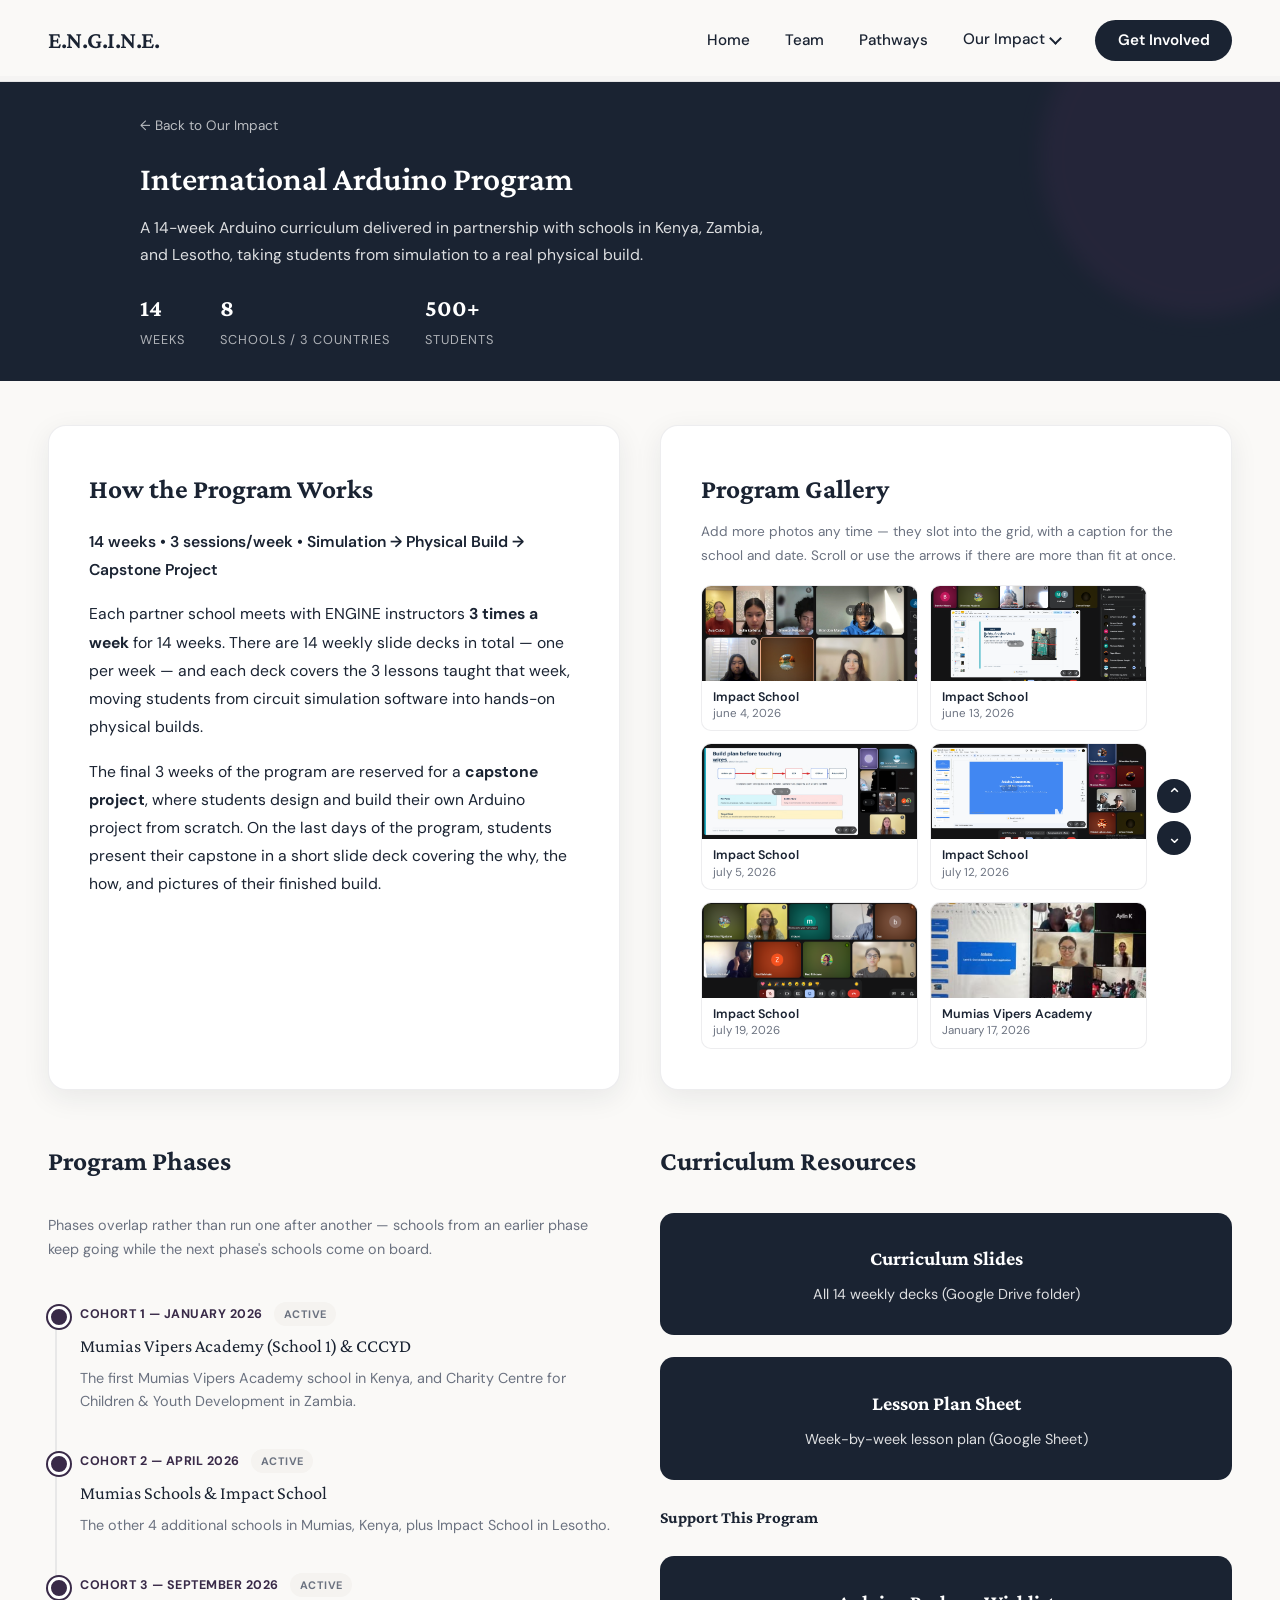
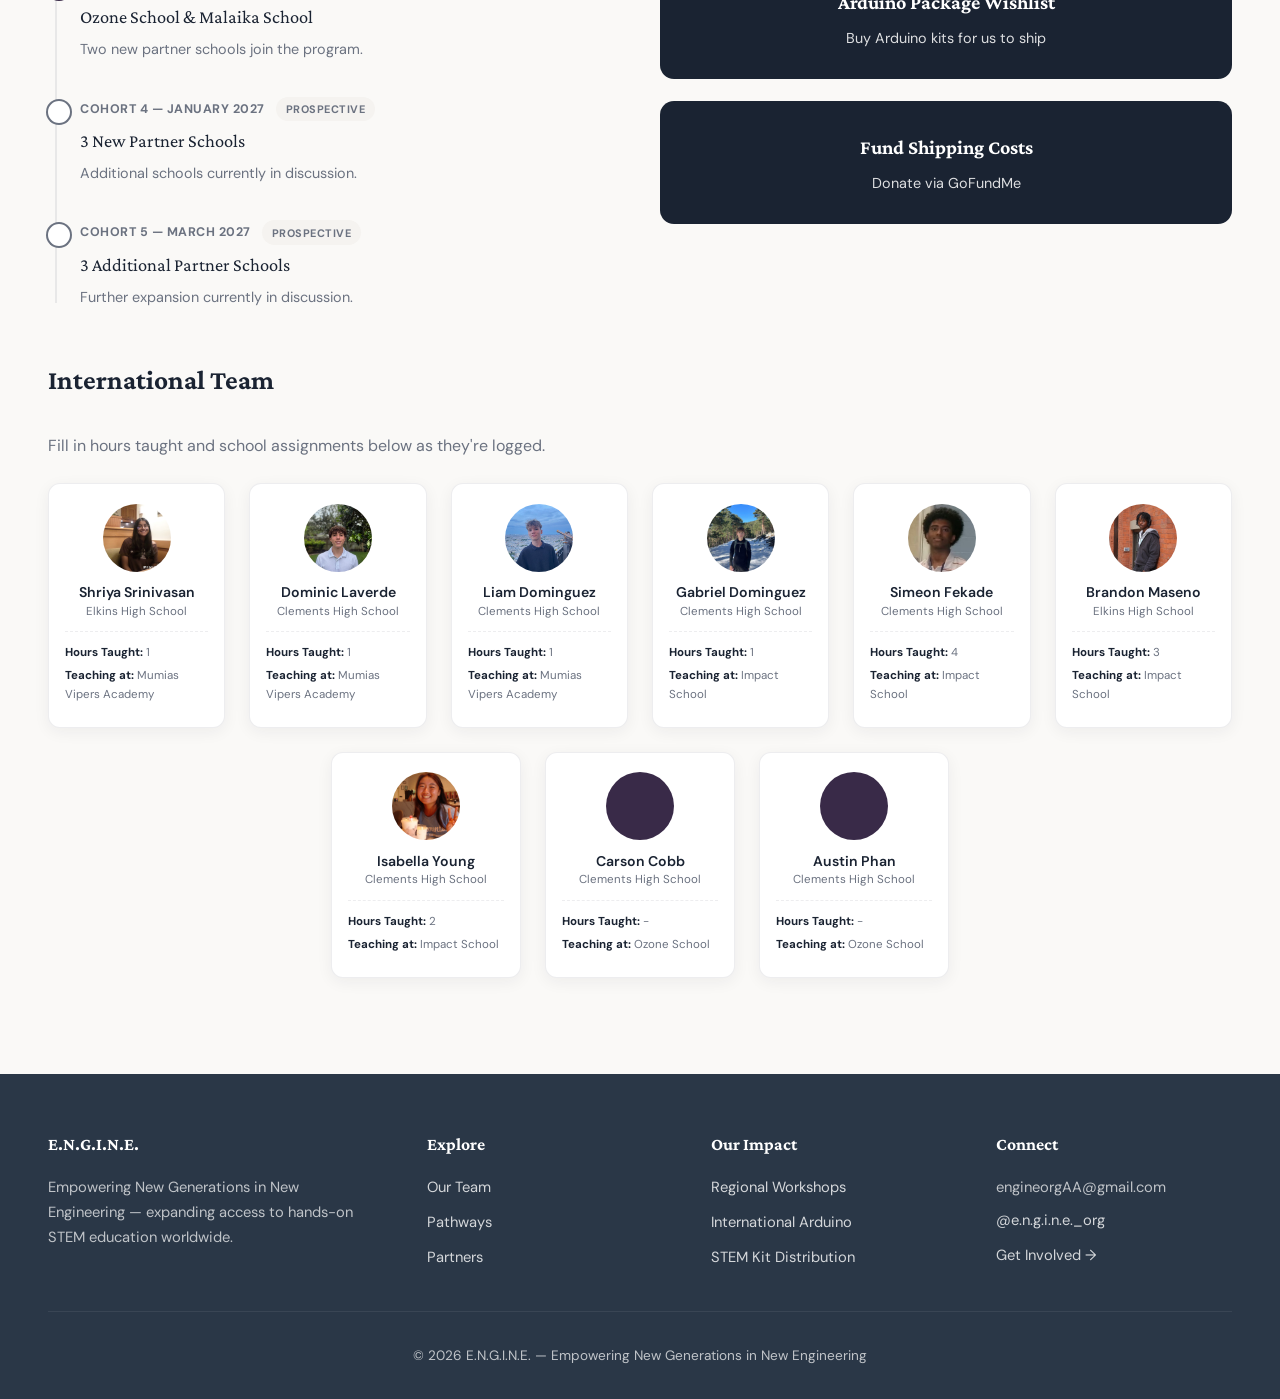
==== commit d68abdf5: "Update image paths to use 'International' directory" ====
--- a/arduino.html
+++ b/arduino.html
@@ -65,27 +65,27 @@
                     <div class="gallery-scroll-body">
                         <div class="gallery-grid-scroll" id="arduinoGalleryTrack">
                             <div class="gallery-item">
-                                <img src="international/impact1.jpg" alt="" loading="lazy">
+                                <img src="International/impact1.jpg" alt="" loading="lazy">
                                 <div class="gallery-caption"><strong>Impact School</strong>june 4, 2026</div>
                             </div>
                             <div class="gallery-item">
-                                <img src="international/impact2.png" alt="" loading="lazy">
+                                <img src="International/impact2.png" alt="" loading="lazy">
                                 <div class="gallery-caption"><strong>Impact School</strong>june 13, 2026</div>
                             </div>
                             <div class="gallery-item">
-                                <img src="international/impact3.png" alt="" loading="lazy">
+                                <img src="International/impact3.png" alt="" loading="lazy">
                                 <div class="gallery-caption"><strong>Impact School</strong>july 5, 2026</div>
                             </div>
                             <div class="gallery-item">
-                                <img src="international/impact4.png" alt="" loading="lazy">
+                                <img src="International/impact4.png" alt="" loading="lazy">
                                 <div class="gallery-caption"><strong>Impact School</strong>july 12, 2026</div>
                             </div>
                             <div class="gallery-item">
-                                <img src="international/impact5.png" alt="" loading="lazy">
+                                <img src="International/impact5.png" alt="" loading="lazy">
                                 <div class="gallery-caption"><strong>Impact School</strong>july 19, 2026</div>
                             </div>
                             <div class="gallery-item">
-                                <img src="international/mumias1.png" alt="" loading="lazy">
+                                <img src="International/mumias1.png" alt="" loading="lazy">
                                 <div class="gallery-caption"><strong>Mumias Vipers Academy</strong>January 17, 2026</div>
                             </div>
                         </div>
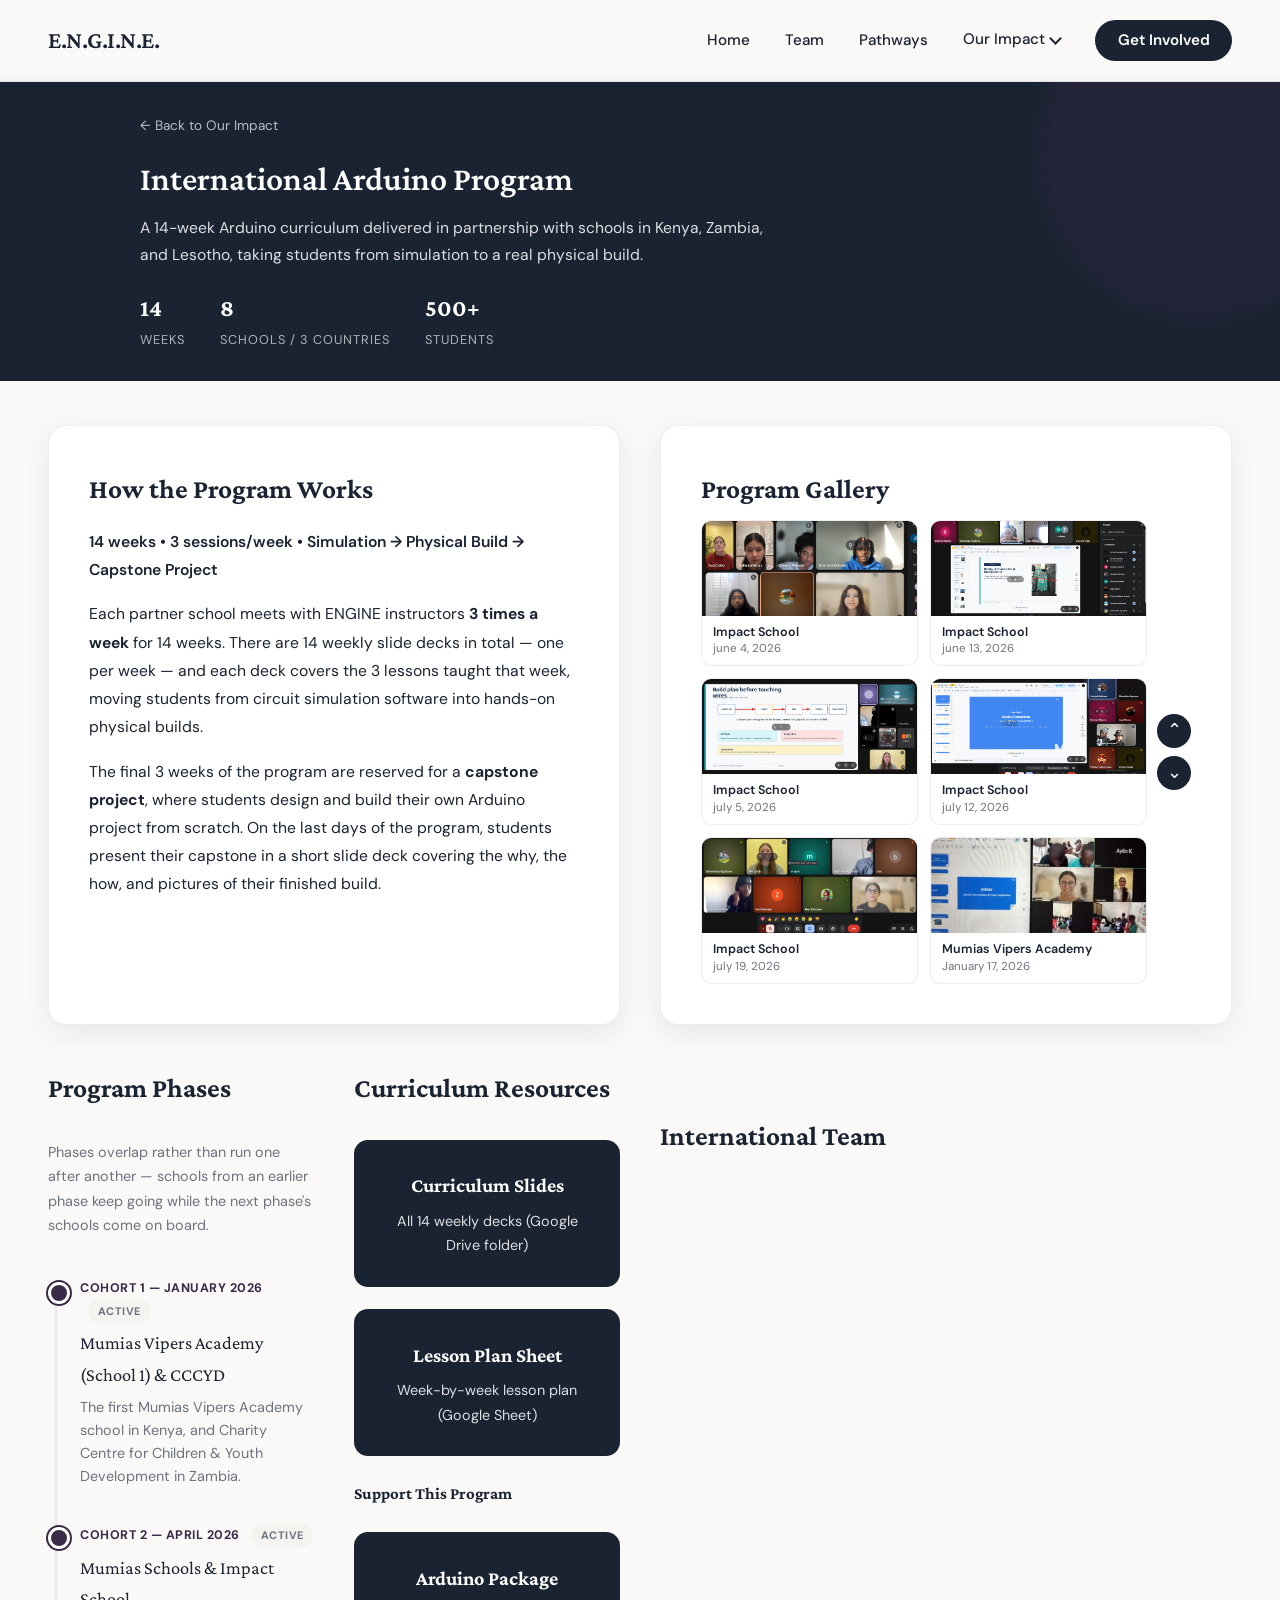
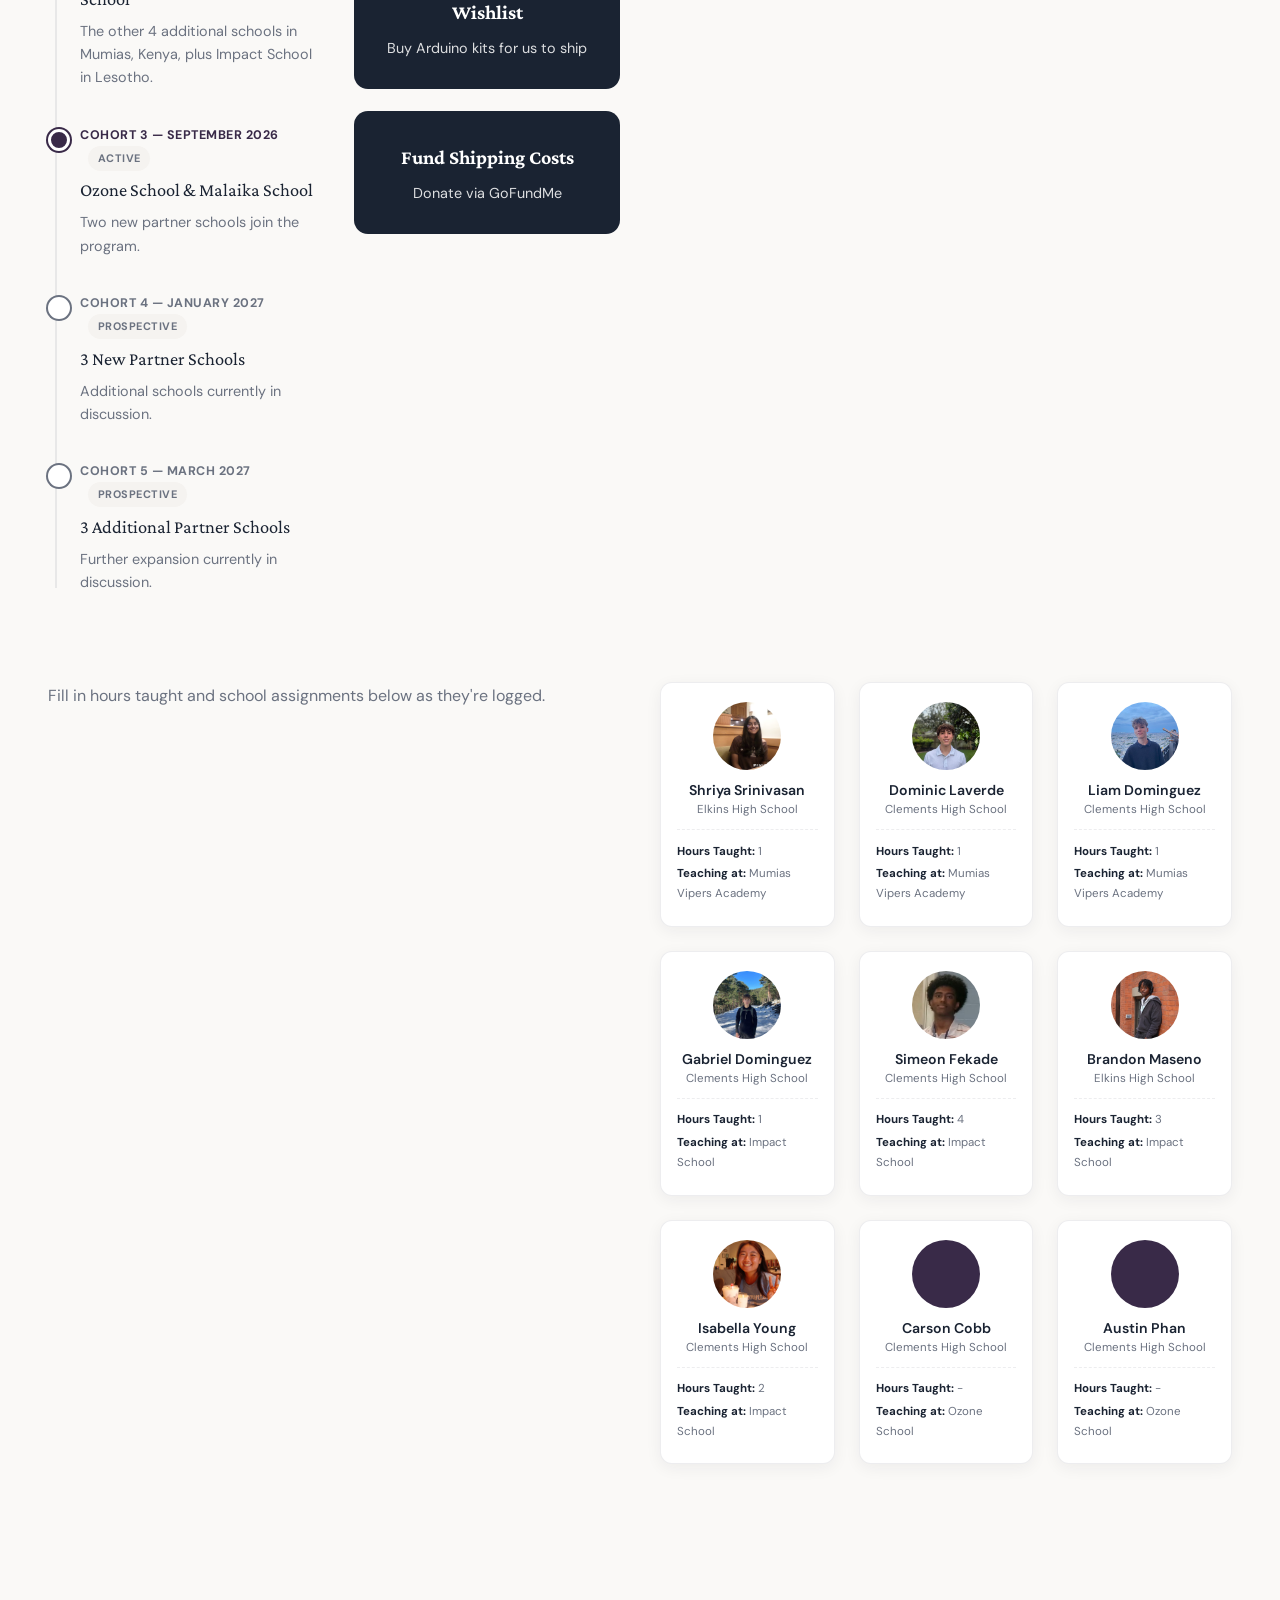
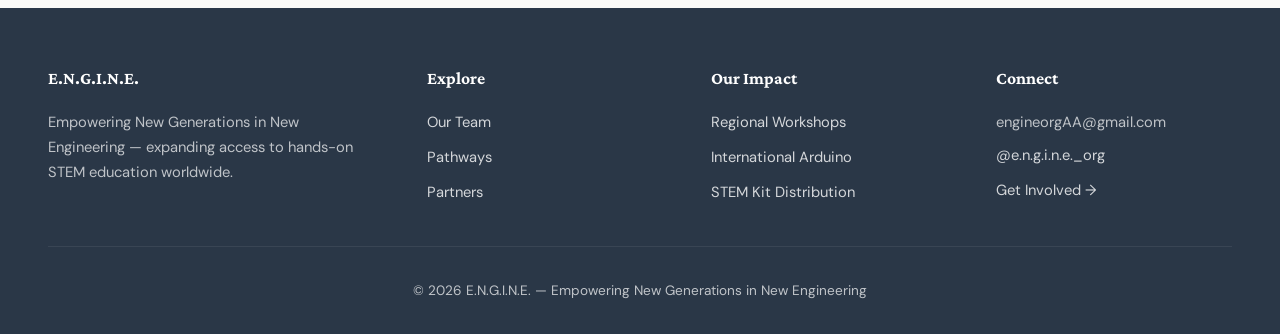
==== commit 00795e0a: "Remove introductory paragraph from Program Gallery Removed introductory paragraph from Program Galle" ====
--- a/arduino.html
+++ b/arduino.html
@@ -60,8 +60,6 @@
                 <div class="gallery-scroll-wrap">
                     <div class="gallery-scroll-intro">
                         <h3 style="margin-bottom: 0.5rem;">Program Gallery</h3>
-                        <p style="color: var(--text-muted); font-size: 0.85rem; margin-bottom: 1rem;">Add more photos any time — they slot into the grid, with a caption for the school and date. Scroll or use the arrows if there are more than fit at once.</p>
-                    </div>
                     <div class="gallery-scroll-body">
                         <div class="gallery-grid-scroll" id="arduinoGalleryTrack">
                             <div class="gallery-item">
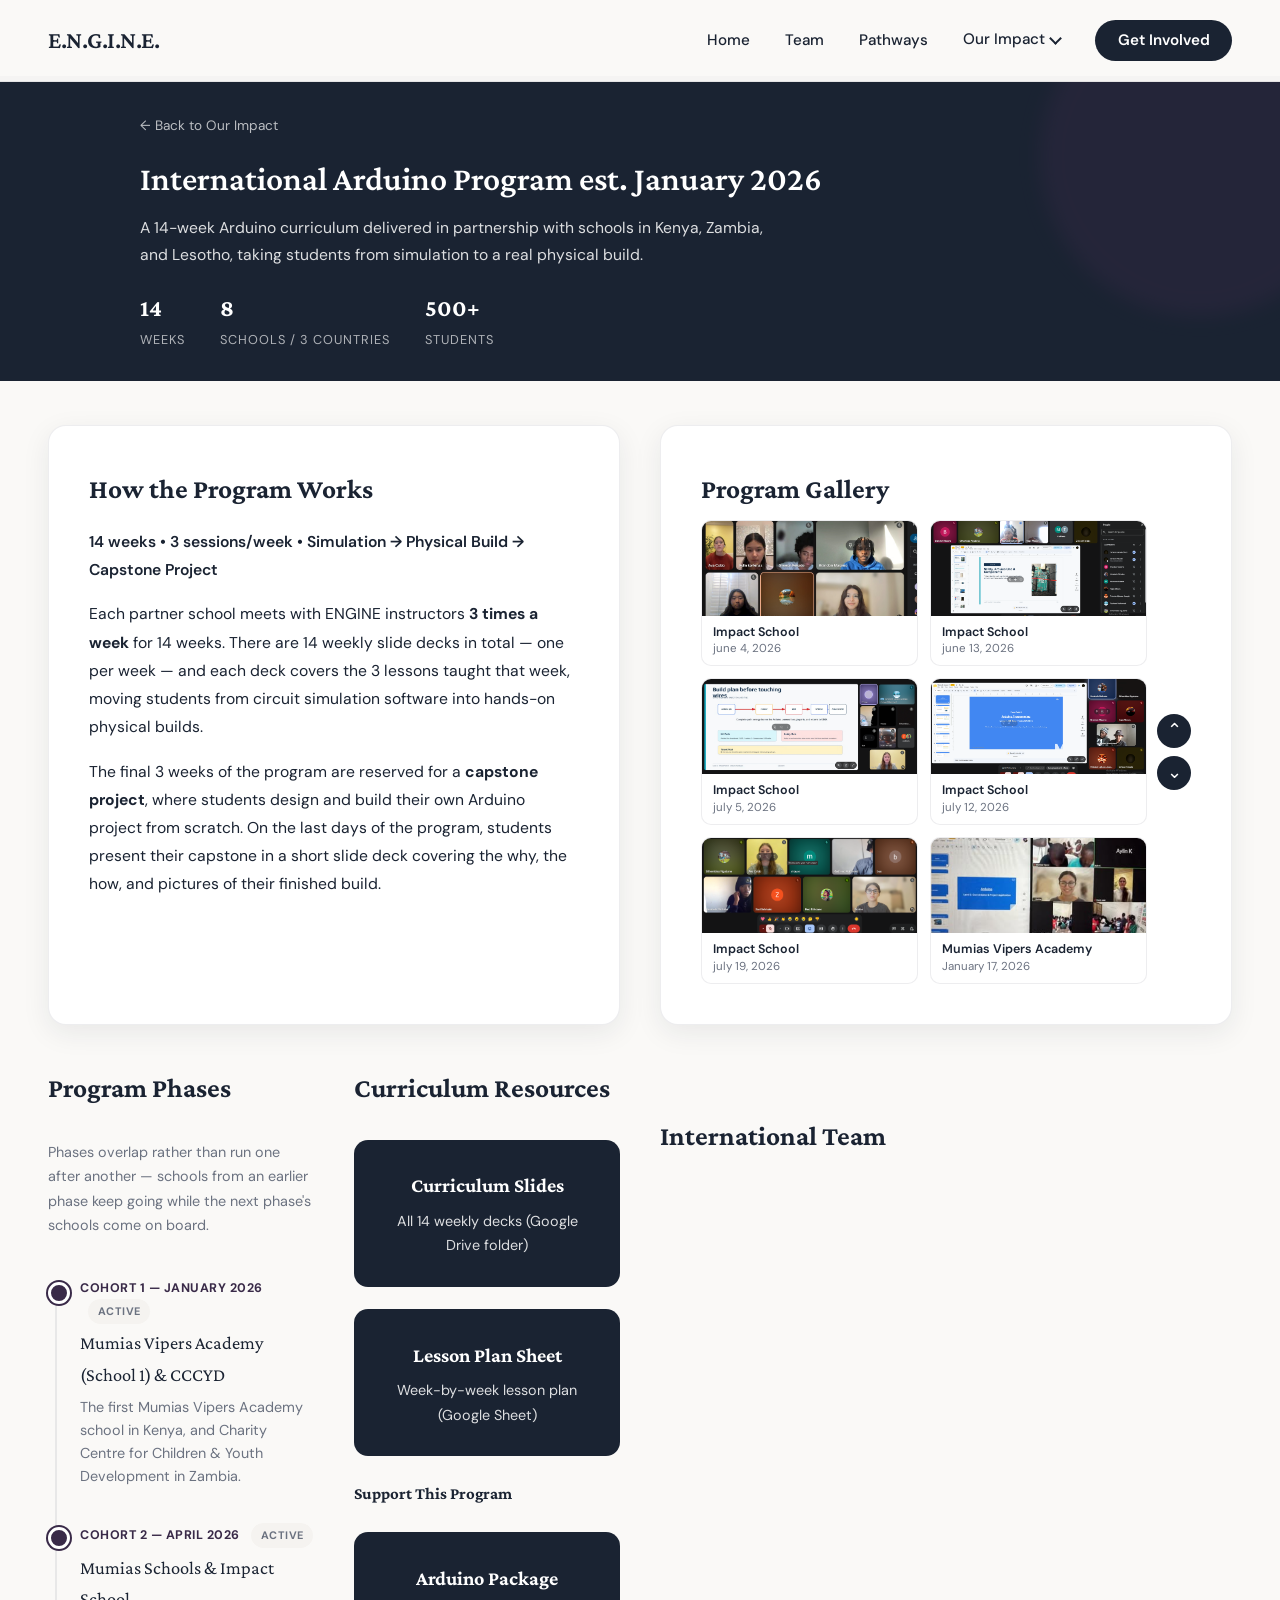
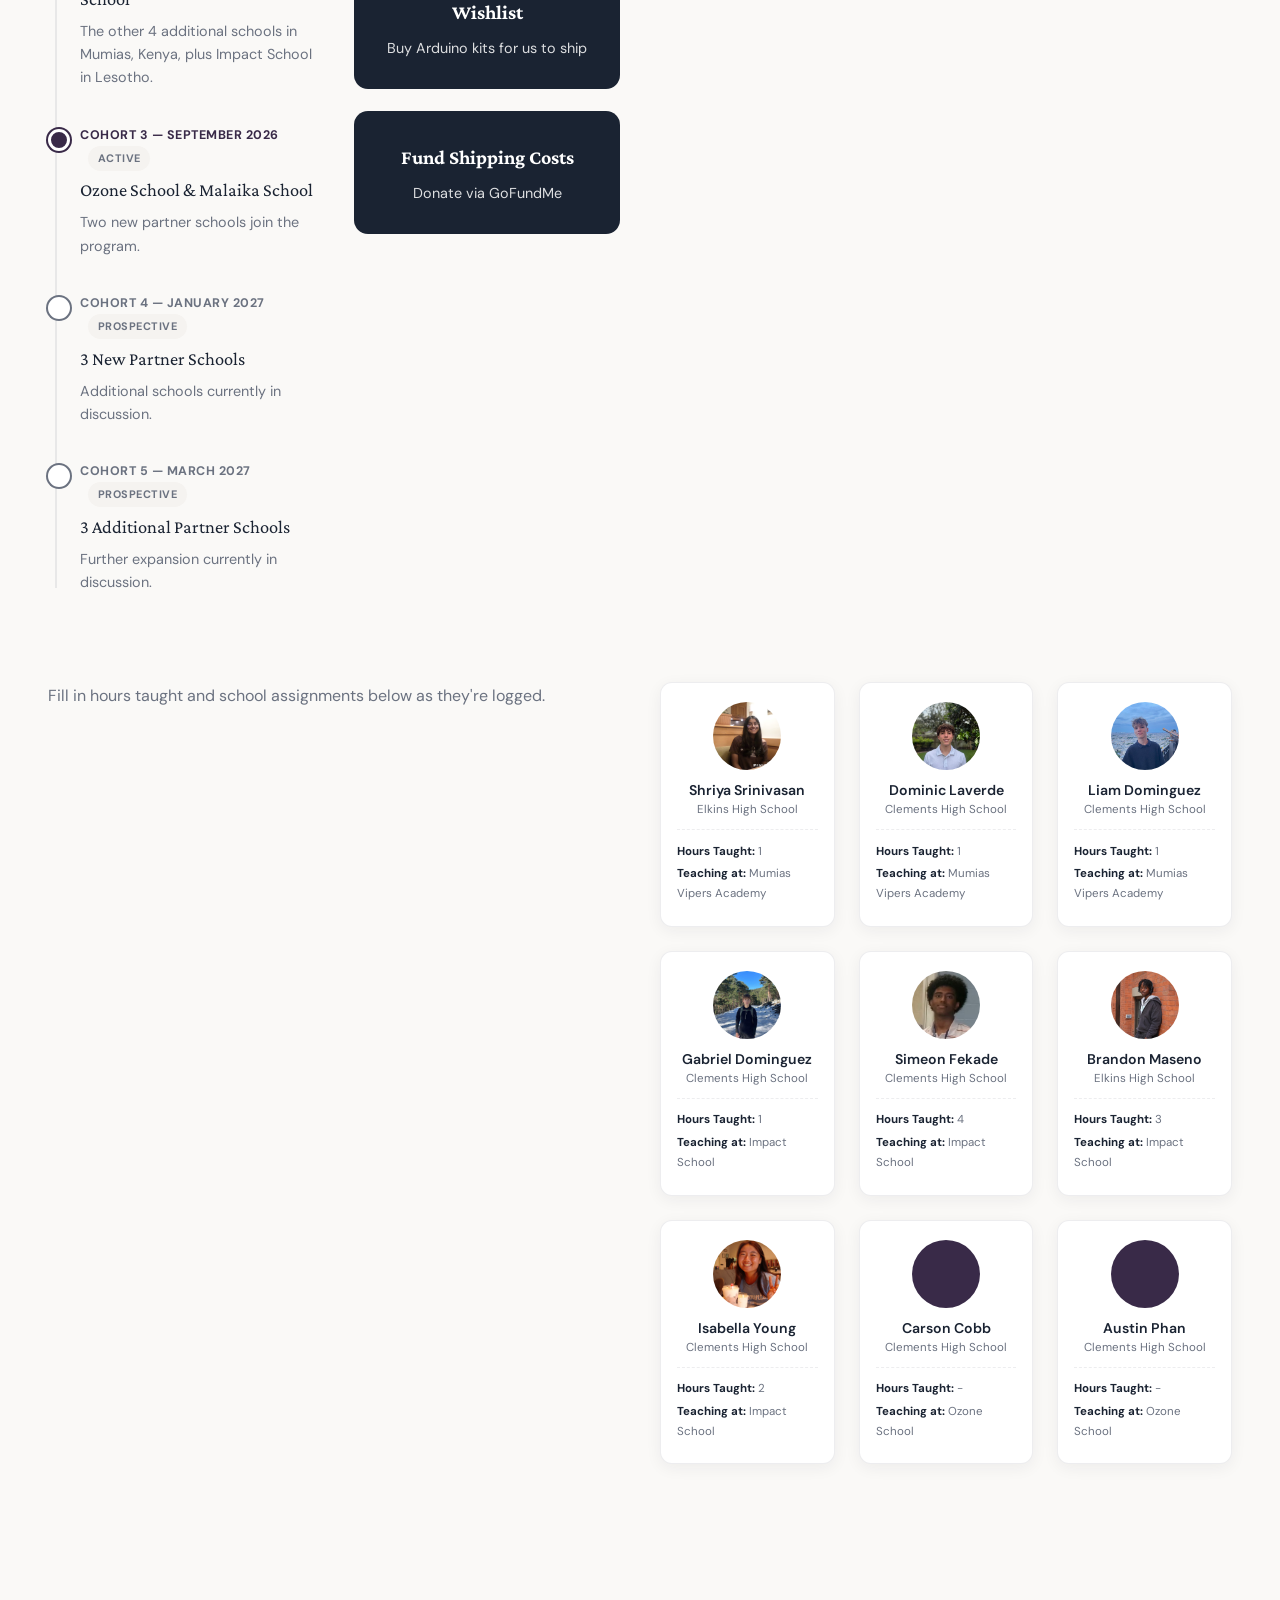
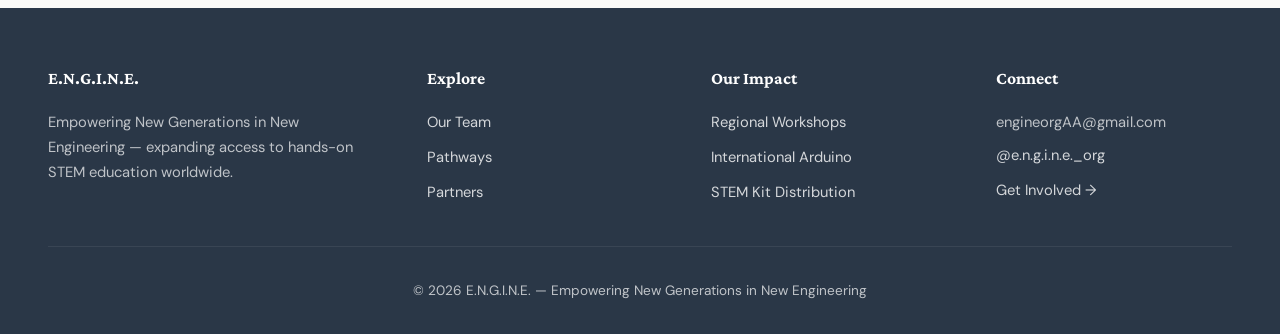
==== commit 38cc6fd7: "Update header to include establishment date" ====
--- a/arduino.html
+++ b/arduino.html
@@ -36,7 +36,7 @@
     <header class="page-banner" style="--page-accent: var(--biotech-purple);">
         <div class="page-banner-inner">
             <a href="index.html#impact" class="breadcrumb">← Back to Our Impact</a>
-            <h1>International Arduino Program</h1>
+            <h1>International Arduino Program est. January 2026 </h1>
             <p class="lede">A 14-week Arduino curriculum delivered in partnership with schools in Kenya, Zambia, and Lesotho, taking students from simulation to a real physical build.</p>
             <div class="page-banner-stats">
                 <div><strong>14</strong><span>Weeks</span></div>
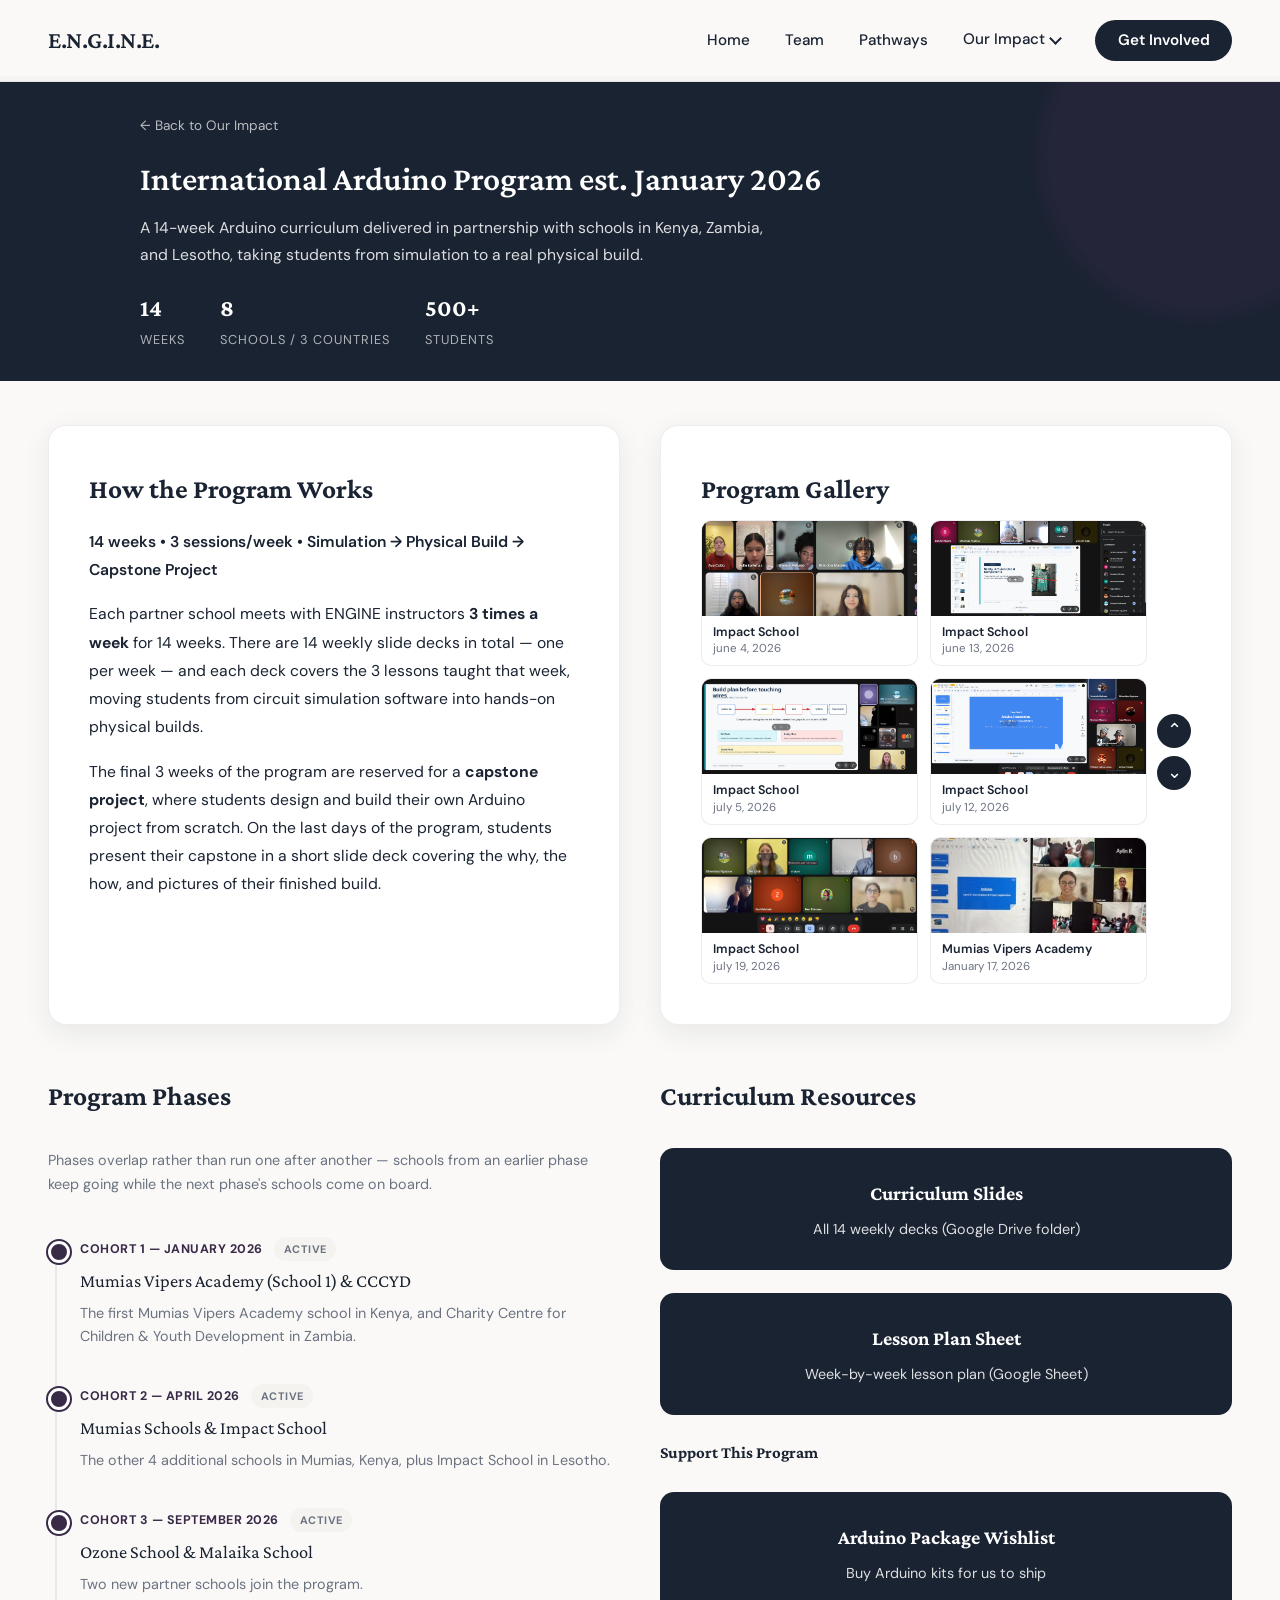
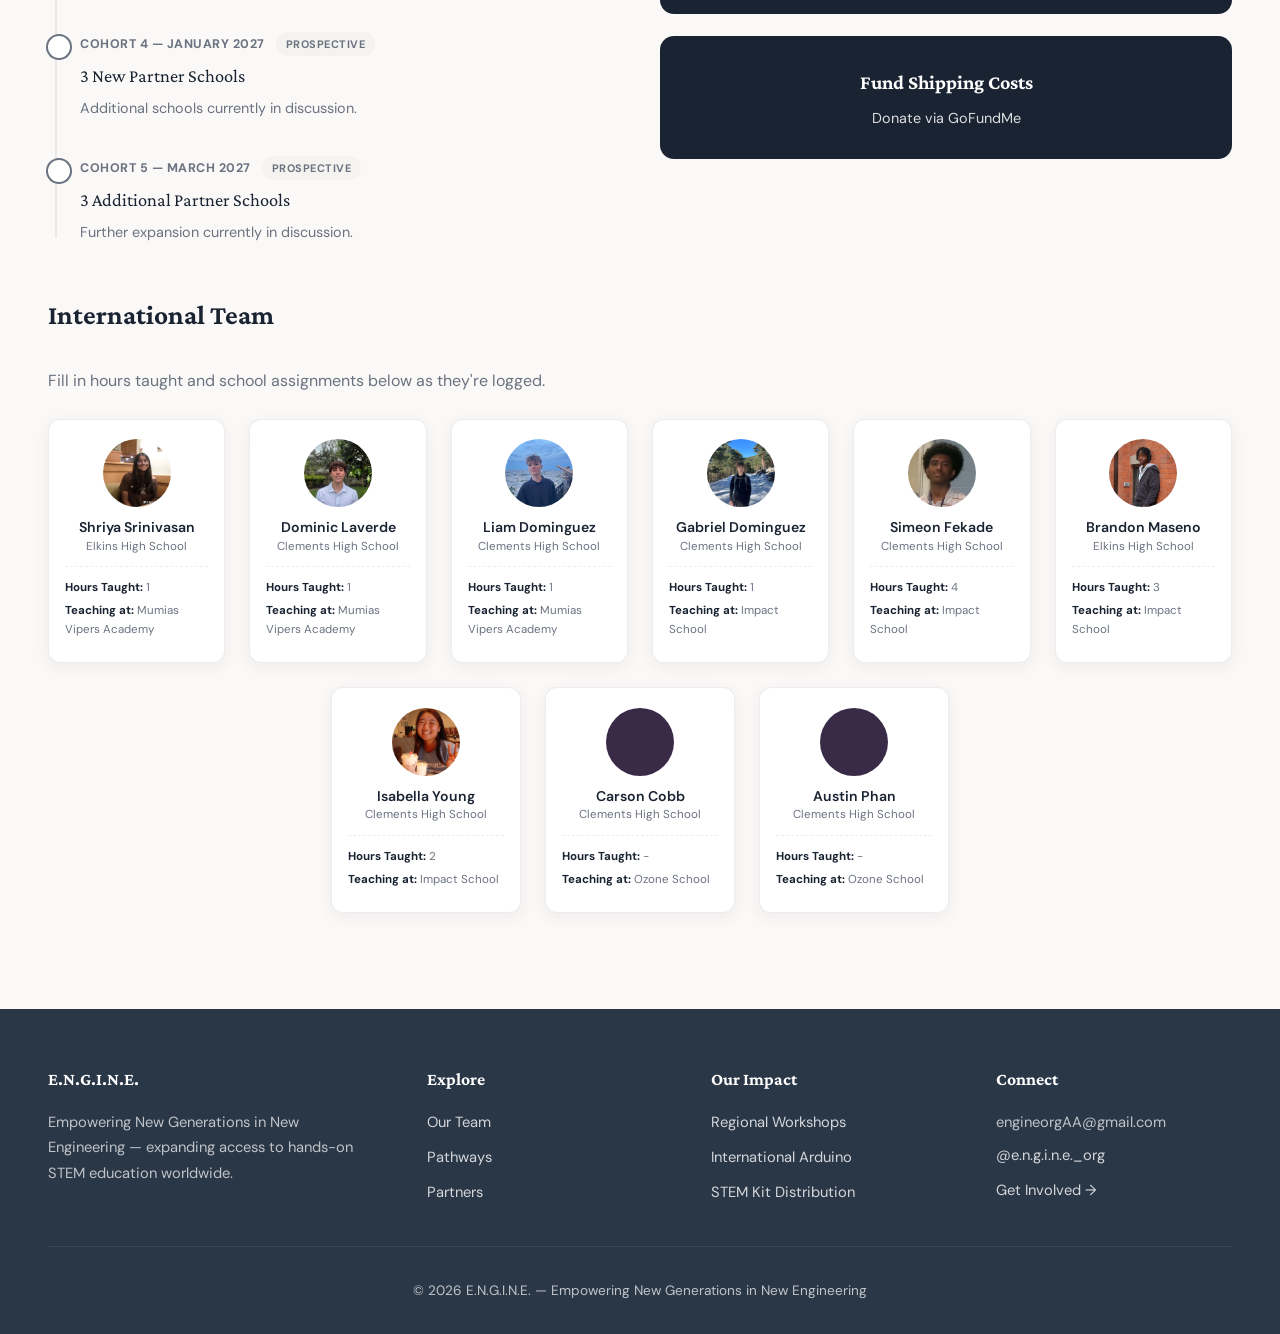
==== commit e698c047: "Add gallery section to arduino.html" ====
--- a/arduino.html
+++ b/arduino.html
@@ -60,6 +60,7 @@
                 <div class="gallery-scroll-wrap">
                     <div class="gallery-scroll-intro">
                         <h3 style="margin-bottom: 0.5rem;">Program Gallery</h3>
+                        </div>
                     <div class="gallery-scroll-body">
                         <div class="gallery-grid-scroll" id="arduinoGalleryTrack">
                             <div class="gallery-item">
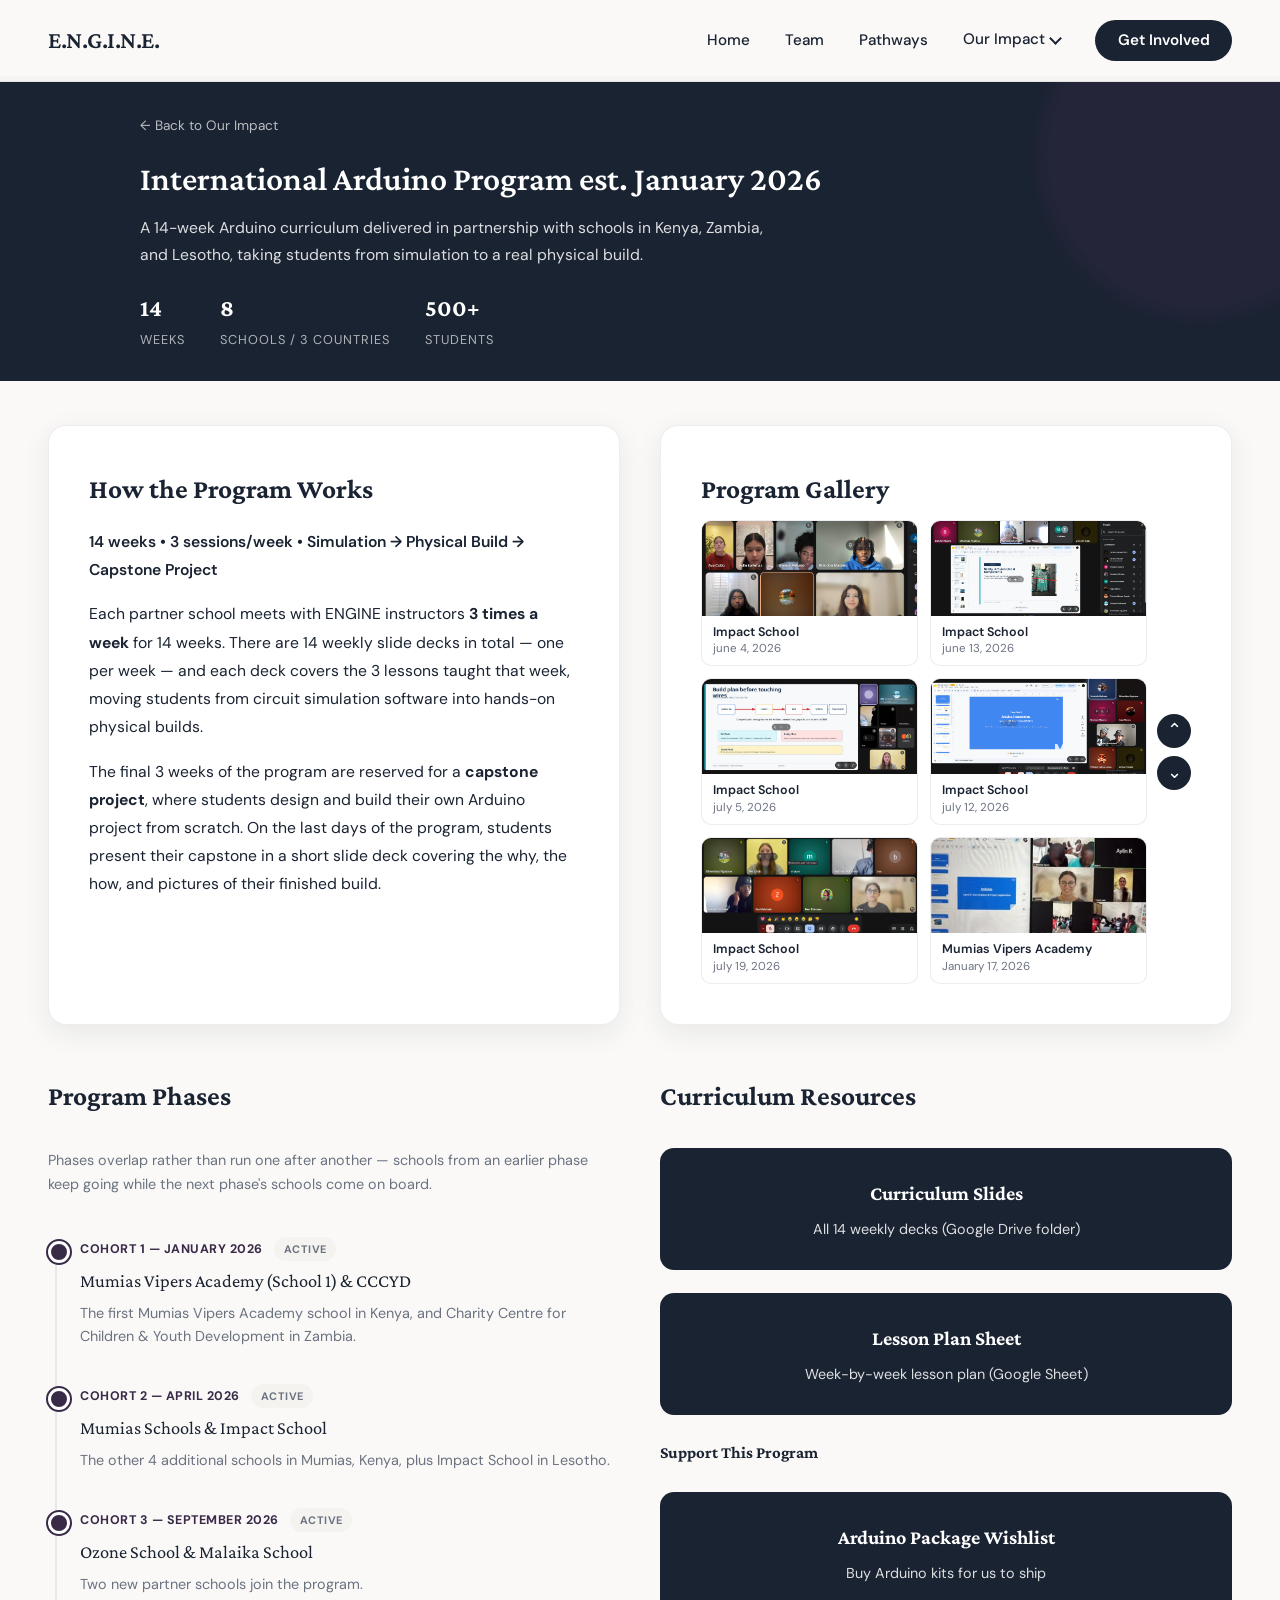
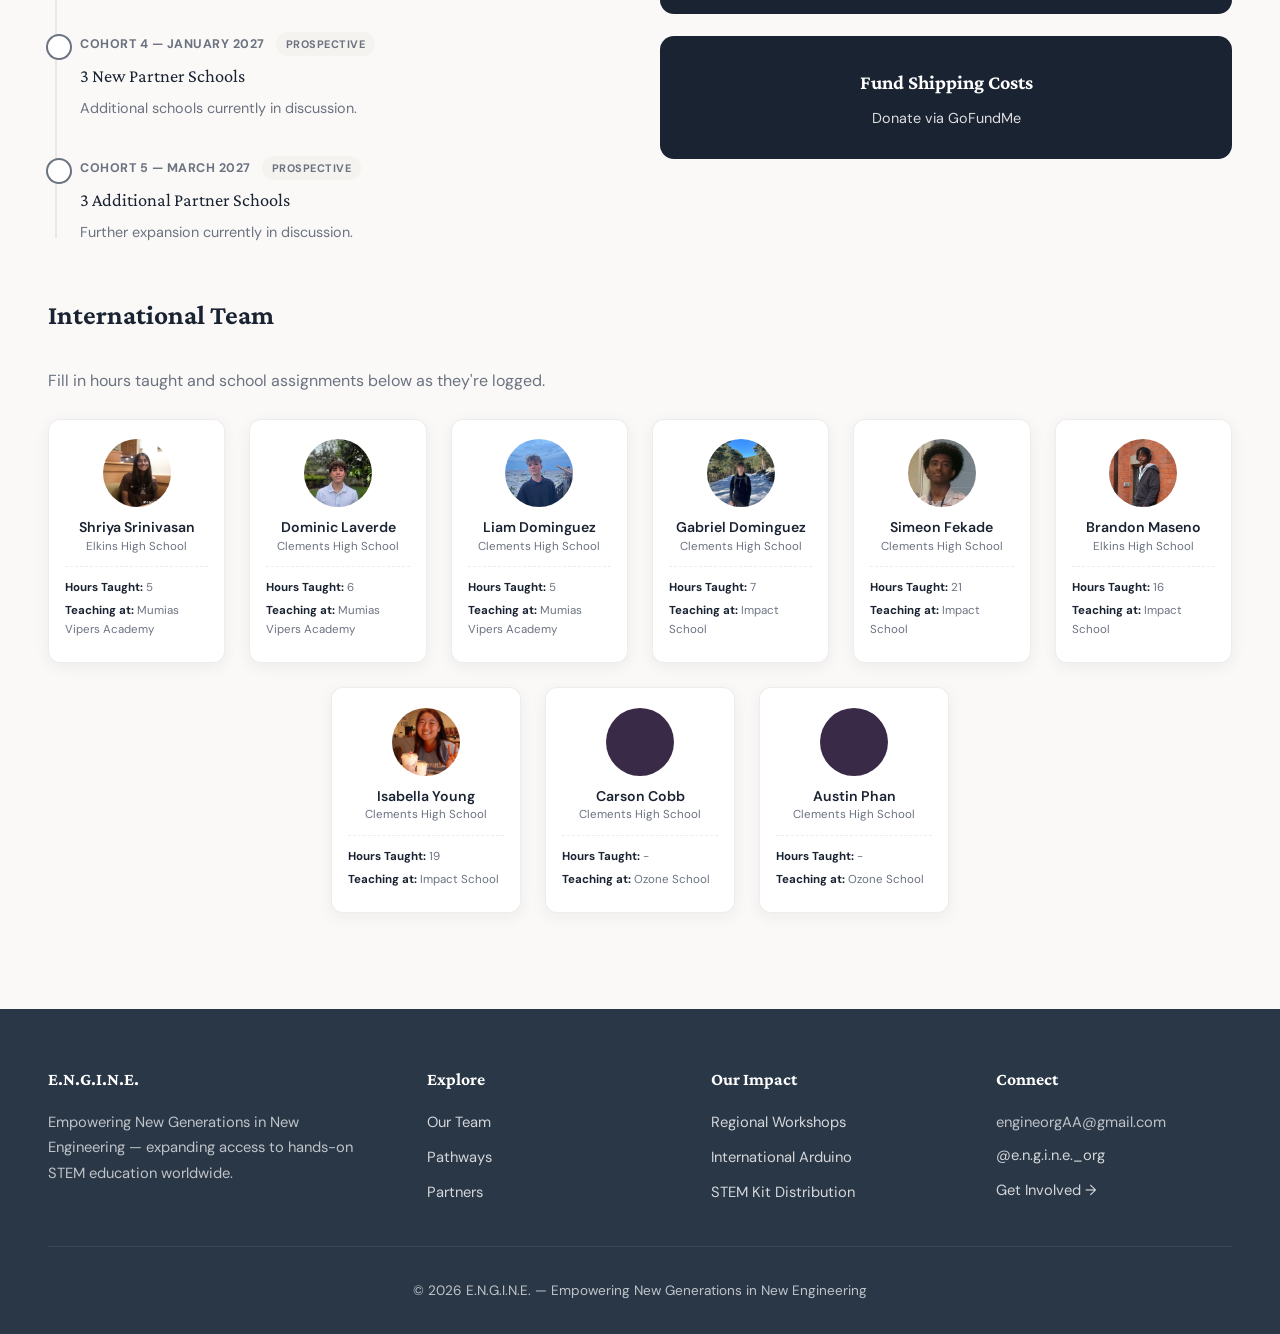
==== commit f6960aec: "Updaew" ====
--- a/arduino.html
+++ b/arduino.html
@@ -166,7 +166,7 @@
                 <div class="team-name">Shriya Srinivasan</div>
                 <div class="team-role">Elkins High School</div>
                 <div class="int-team-stats">
-                    <div><strong>Hours Taught:</strong> 1 </div>
+                    <div><strong>Hours Taught:</strong> 5 </div>
                     <div><strong>Teaching at:</strong> Mumias Vipers Academy</div>
                 </div>
             </div>
@@ -175,7 +175,7 @@
                 <div class="team-name">Dominic Laverde</div>
                 <div class="team-role">Clements High School</div>
                 <div class="int-team-stats">
-                    <div><strong>Hours Taught:</strong> 1 </div>
+                    <div><strong>Hours Taught:</strong> 6 </div>
                     <div><strong>Teaching at:</strong> Mumias Vipers Academy </div>
                 </div>
             </div>
@@ -184,7 +184,7 @@
                 <div class="team-name">Liam Dominguez</div>
                 <div class="team-role">Clements High School</div>
                 <div class="int-team-stats">
-                    <div><strong>Hours Taught:</strong> 1 </div>
+                    <div><strong>Hours Taught:</strong> 5 </div>
                     <div><strong>Teaching at:</strong> Mumias Vipers Academy</div>
                 </div>
             </div>
@@ -193,7 +193,7 @@
                 <div class="team-name">Gabriel Dominguez</div>
                 <div class="team-role">Clements High School</div>
                 <div class="int-team-stats">
-                    <div><strong>Hours Taught:</strong> 1 </div>
+                    <div><strong>Hours Taught:</strong> 7 </div>
                     <div><strong>Teaching at:</strong> Impact School </div>
                 </div>
             </div>
@@ -202,7 +202,7 @@
                 <div class="team-name">Simeon Fekade</div>
                 <div class="team-role">Clements High School</div>
                 <div class="int-team-stats">
-                    <div><strong>Hours Taught:</strong> 4 </div>
+                    <div><strong>Hours Taught:</strong> 21 </div>
                     <div><strong>Teaching at:</strong> Impact School </div>
                 </div>
             </div>
@@ -211,7 +211,7 @@
                 <div class="team-name">Brandon Maseno</div>
                 <div class="team-role">Elkins High School</div>
                 <div class="int-team-stats">
-                    <div><strong>Hours Taught:</strong> 3 </div>
+                    <div><strong>Hours Taught:</strong> 16 </div>
                     <div><strong>Teaching at:</strong> Impact School </div>
                 </div>
             </div>
@@ -220,7 +220,7 @@
                 <div class="team-name">Isabella Young</div>
                 <div class="team-role">Clements High School</div>
                 <div class="int-team-stats">
-                    <div><strong>Hours Taught:</strong> 2 </div>
+                    <div><strong>Hours Taught:</strong> 19 </div>
                     <div><strong>Teaching at:</strong> Impact School </div>
                 </div>
             </div>
--- a/styles.css
+++ b/styles.css
@@ -1470,43 +1470,40 @@
 }
 
 .shipment-card {
+    display: flex;
+    flex-direction: column;
+    overflow: hidden;
     background: white;
     border-radius: 14px;
-    overflow: hidden;
-    box-shadow: 0 6px 20px rgba(26,35,50,0.07);
-    border: 1px solid var(--border-light);
 }
 
 .shipment-photo-grid {
     display: grid;
     grid-template-columns: repeat(2, 1fr);
-    gap: 2px;
-    height: 140px;
 }
 
 .shipment-photo-grid img {
     width: 100%;
-    height: 100%;
+    aspect-ratio: 1 / 1;
     object-fit: cover;
+    display: block;
 }
 
 .shipment-info {
-    padding: 1.3rem 1.4rem 1.5rem;
+    display: block;
+    padding: 24px;
+    background: white;
+    position: static;
+    z-index: 2;
 }
 
 .shipment-info h4 {
-    font-family: 'Crimson Pro', serif;
-    font-size: 1.1rem;
-    color: var(--navy);
-    margin-bottom: 0.3rem;
+    margin: 0 0 10px;
 }
 
 .shipment-location {
-    font-size: 0.82rem;
-    color: var(--text-muted);
-    margin-bottom: 0.9rem;
-}
-
+    margin-bottom: 16px;
+}
 .shipment-video-link {
     display: inline-flex;
     align-items: center;
